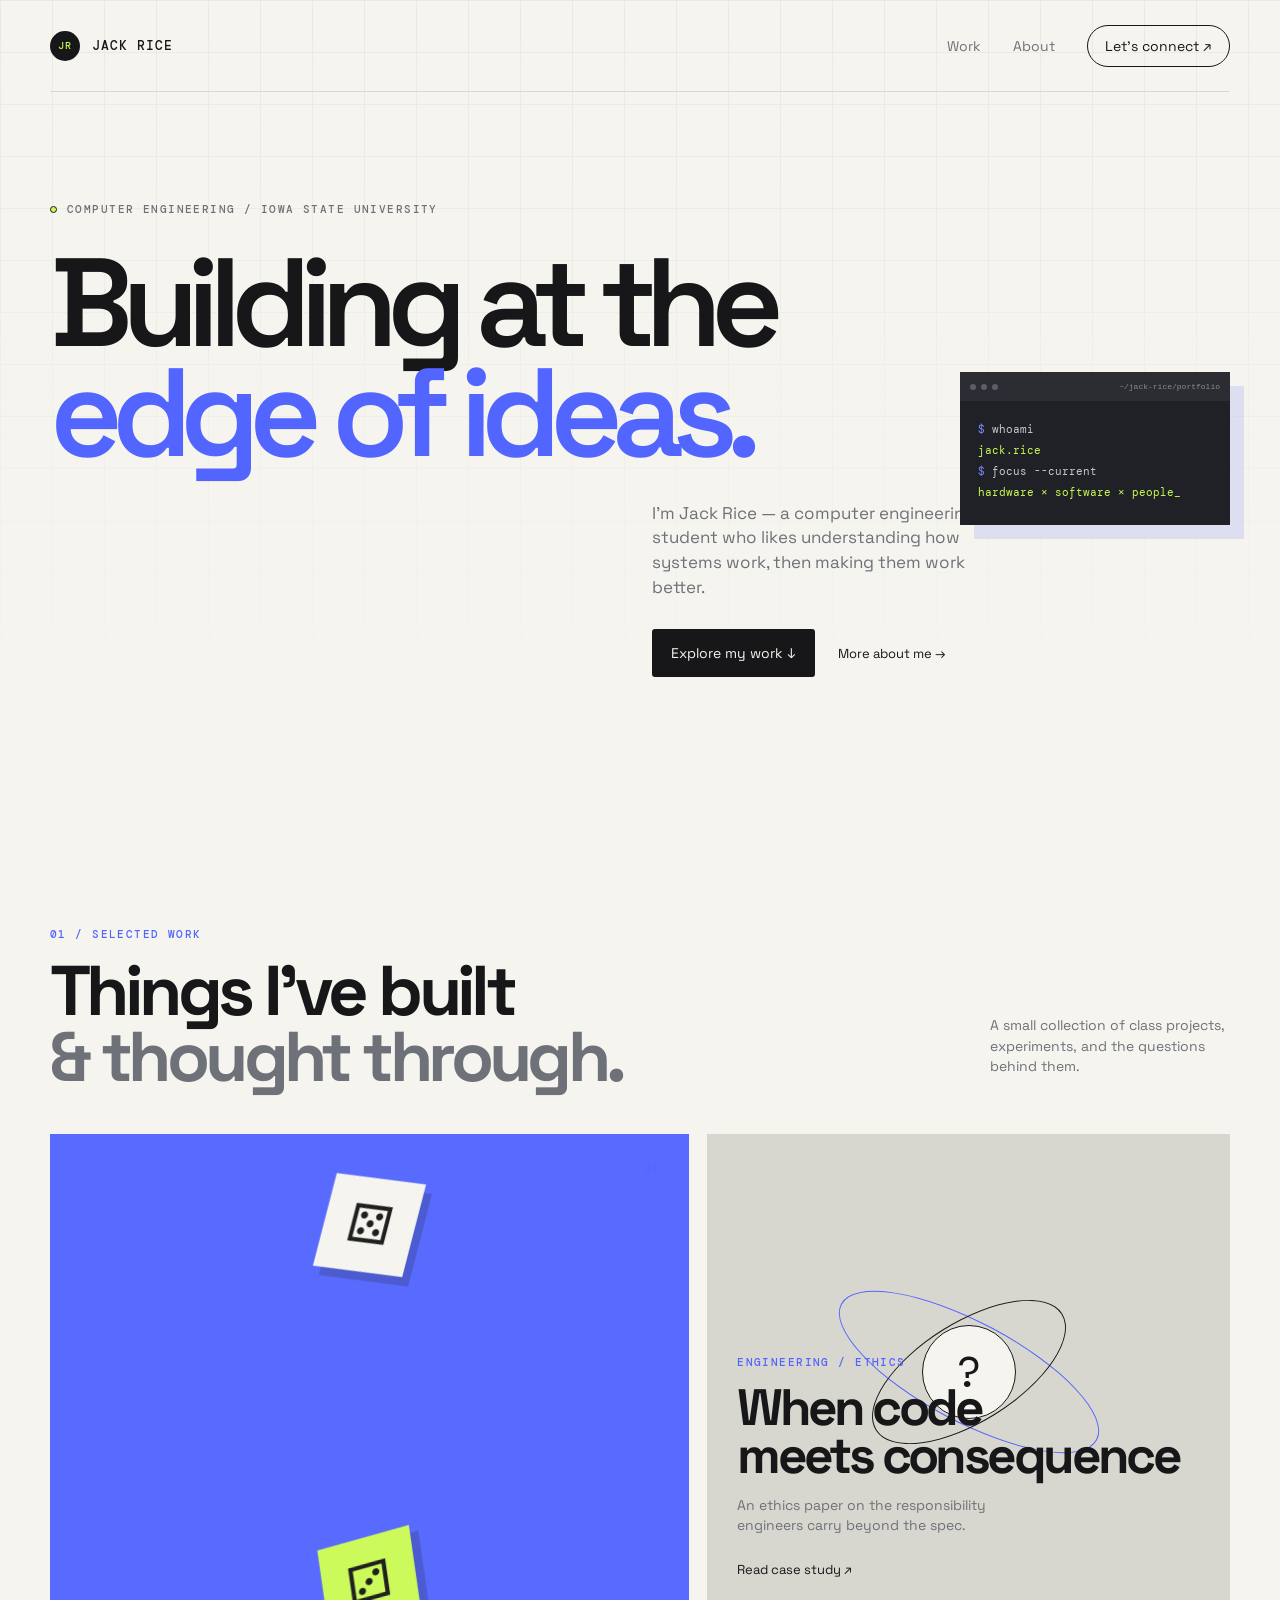
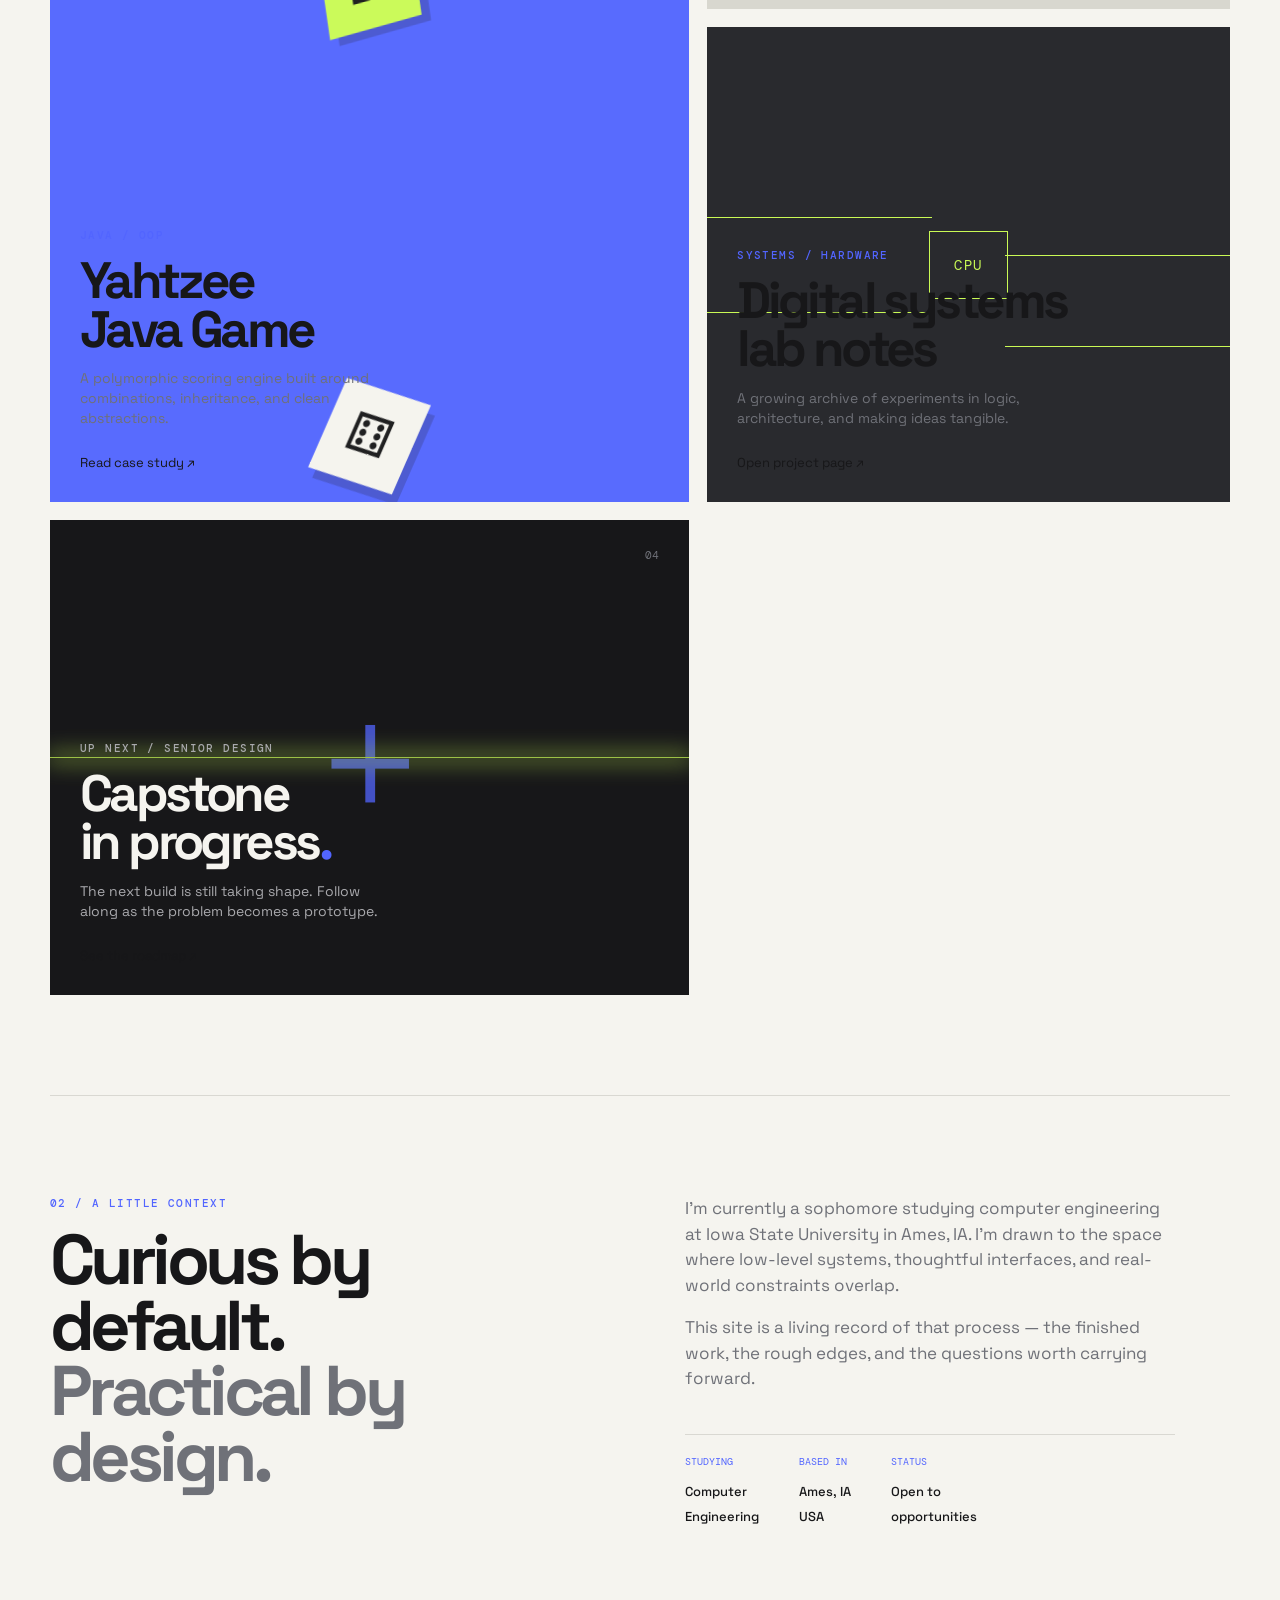
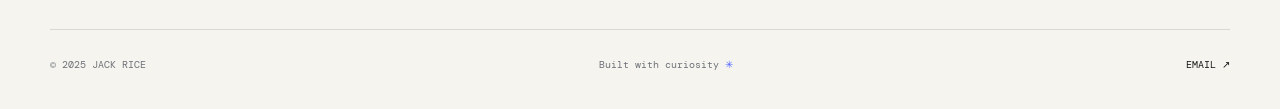
==== index.html @ d5c6e48e "Initial portfolio site upload" ====
<!doctype html><html lang="en"><head><meta charset="utf-8"><meta name="viewport" content="width=device-width,initial-scale=1"><meta name="description" content="Jack Rice — computer engineering portfolio"><title>Jack Rice / Computer Engineering</title><link rel="preconnect" href="https://fonts.googleapis.com"><link rel="preconnect" href="https://fonts.gstatic.com" crossorigin><link href="https://fonts.googleapis.com/css2?family=DM+Mono:wght@400;500&family=Space+Grotesk:wght@400;500;600;700&display=swap" rel="stylesheet"><link rel="stylesheet" href="styles.css"></head><body><div class="grid-bg"></div><nav class="nav shell"><a class="brand" href="index.html"><span class="brand-mark">JR</span>JACK RICE</a><div class="nav-links"><a href="#work">Work</a><a href="#about">About</a><a class="nav-cta" href="mailto:jack@example.com">Let's connect ↗</a></div></nav><main><section class="hero shell"><div class="eyebrow reveal"><span class="dot"></span> COMPUTER ENGINEERING / IOWA STATE UNIVERSITY</div><h1 class="reveal">Building at the<br><em>edge of ideas.</em></h1><p class="hero-copy reveal">I’m Jack Rice — a computer engineering student who likes understanding how systems work, then making them work better.</p><div class="hero-actions reveal"><a class="button button-primary" href="#work">Explore my work ↓</a><a class="text-link" href="#about">More about me →</a></div><div class="hero-console reveal"><div class="console-top"><span></span><span></span><span></span><code>~/jack-rice/portfolio</code></div><div class="console-body"><span class="prompt">$</span> whoami<br><strong>jack.rice</strong><br><span class="prompt">$</span> focus --current<br><strong>hardware × software × people</strong><span class="cursor">_</span></div></div></section><section id="work" class="work shell section-pad"><div class="section-head reveal"><div><p class="kicker">01 / SELECTED WORK</p><h2>Things I’ve built<br><span>&amp; thought through.</span></h2></div><p class="section-note">A small collection of class projects, experiments, and the questions behind them.</p></div><div class="project-grid"><a class="project-card project-wide reveal" href="project-yahtzee.html"><div class="card-number">01</div><div class="card-visual dice-visual"><span>⚄</span><span>⚂</span><span>⚅</span></div><div class="card-content"><p class="tag">JAVA / OOP</p><h3>Yahtzee<br>Java Game</h3><p>A polymorphic scoring engine built around combinations, inheritance, and clean abstractions.</p><span class="card-link">Read case study ↗</span></div></a><a class="project-card reveal" href="project-ethics.html"><div class="card-number">02</div><div class="card-visual ethics-visual"><span class="orbit orbit-a"></span><span class="orbit orbit-b"></span><span class="core">?</span></div><div class="card-content"><p class="tag">ENGINEERING / ETHICS</p><h3>When code<br>meets consequence</h3><p>An ethics paper on the responsibility engineers carry beyond the spec.</p><span class="card-link">Read case study ↗</span></div></a><a class="project-card reveal" href="project-systems.html"><div class="card-number">03</div><div class="card-visual circuit-visual"><span class="chip">CPU</span><i></i><i></i><i></i><i></i></div><div class="card-content"><p class="tag">SYSTEMS / HARDWARE</p><h3>Digital systems<br>lab notes</h3><p>A growing archive of experiments in logic, architecture, and making ideas tangible.</p><span class="card-link">Open project page ↗</span></div></a><a class="project-card project-capstone reveal" href="project-capstone.html"><div class="card-number">04</div><div class="card-visual capstone-visual"><span class="crosshair">＋</span><span class="scanline"></span></div><div class="card-content"><p class="tag accent-tag">UP NEXT / SENIOR DESIGN</p><h3>Capstone<br>in progress<span class="accent">.</span></h3><p>The next build is still taking shape. Follow along as the problem becomes a prototype.</p><span class="card-link">See the roadmap ↗</span></div></a></div></section><section id="about" class="about shell section-pad"><div class="about-grid"><div class="reveal"><p class="kicker">02 / A LITTLE CONTEXT</p><h2>Curious by default.<br><span>Practical by design.</span></h2></div><div class="about-copy reveal"><p>I’m currently a sophomore studying computer engineering at Iowa State University in Ames, IA. I’m drawn to the space where low-level systems, thoughtful interfaces, and real-world constraints overlap.</p><p>This site is a living record of that process — the finished work, the rough edges, and the questions worth carrying forward.</p><div class="facts"><div><small>STUDYING</small><strong>Computer<br>Engineering</strong></div><div><small>BASED IN</small><strong>Ames, IA<br>USA</strong></div><div><small>STATUS</small><strong>Open to<br>opportunities</strong></div></div></div></div></section></main><footer class="footer shell"><span>© 2025 JACK RICE</span><span>Built with curiosity <span class="accent">✳</span></span><a href="mailto:jack@example.com">EMAIL ↗</a></footer><script src="script.js"></script></body></html>
---- styles.css ----
:root{--ink:#171719;--muted:#6f7178;--paper:#f5f4ef;--line:#d9d8d2;--acid:#c9fa55;--blue:#5265ff;--mono:'DM Mono',monospace;--sans:'Space Grotesk',sans-serif}*{box-sizing:border-box}html{scroll-behavior:smooth}body{margin:0;background:var(--paper);color:var(--ink);font-family:var(--sans);overflow-x:hidden}.grid-bg{position:fixed;inset:0;pointer-events:none;opacity:.42;background-image:linear-gradient(var(--line) 1px,transparent 1px),linear-gradient(90deg,var(--line) 1px,transparent 1px);background-size:52px 52px;mask-image:linear-gradient(to bottom,black,transparent 80%);z-index:-1}.shell{width:min(1180px,calc(100% - 64px));margin:auto}.nav{height:92px;display:flex;align-items:center;justify-content:space-between;border-bottom:1px solid var(--line)}.brand,.nav a{color:var(--ink);text-decoration:none}.brand{display:flex;gap:12px;align-items:center;font:500 13px var(--mono);letter-spacing:.08em}.brand-mark{width:30px;height:30px;display:grid;place-items:center;background:var(--ink);color:var(--acid);font-size:10px;border-radius:50%}.nav-links{display:flex;align-items:center;gap:32px;font-size:14px}.nav-links>a:not(.nav-cta){color:var(--muted)}.nav-cta{border:1px solid var(--ink);border-radius:100px;padding:11px 17px}.hero{position:relative;padding:110px 0 150px}.eyebrow,.kicker,.tag{font:500 11px var(--mono);letter-spacing:.13em}.eyebrow{display:flex;align-items:center;gap:10px;color:var(--muted)}.dot{width:7px;height:7px;background:var(--acid);border:1px solid var(--ink);border-radius:50%}h1,h2,h3,p{margin-top:0}h1{font-size:clamp(64px,9.8vw,136px);line-height:.88;letter-spacing:-.09em;font-weight:600;margin:32px 0}.hero h1 em,.detail h1 em{font-style:normal;color:var(--blue)}.hero-copy{width:330px;margin-left:51%;font-size:17px;line-height:1.45;color:var(--muted)}.hero-actions{margin:30px 0 0 51%;display:flex;gap:23px;align-items:center}.button{display:inline-flex;gap:24px;align-items:center;padding:15px 19px;border-radius:3px;text-decoration:none;font-size:14px}.button-primary{background:var(--ink);color:var(--paper)}.text-link,.card-link{color:var(--ink);text-decoration:none;font-size:13px}.hero-console{position:absolute;right:0;top:280px;width:270px;background:#202126;color:#fff;box-shadow:14px 14px 0 rgba(82,101,255,.14);transform:rotate(3deg)}.console-top{height:29px;padding:8px 10px;display:flex;gap:5px;align-items:center;background:#2c2d33;color:#898b91;font-size:9px}.console-top span{width:6px;height:6px;border-radius:50%;background:#5c5d65}.console-top code{margin-left:auto;font-size:8px}.console-body{padding:18px 18px 22px;font:11px/1.9 var(--mono);color:#c7c9cd}.console-body strong{color:var(--acid);font-weight:400}.prompt{color:#7988ff}.cursor{color:var(--acid);animation:blink 1s infinite}.section-pad{padding:100px 0}.section-head{display:flex;justify-content:space-between;align-items:end;margin-bottom:44px}.kicker{color:var(--blue);margin-bottom:18px}.section-head h2,.about h2{font-size:clamp(42px,5.5vw,74px);letter-spacing:-.065em;line-height:.93;margin:0}.section-head h2 span,.about h2 span{color:var(--muted)}.section-note{width:240px;color:var(--muted);line-height:1.45;font-size:14px}.project-grid{display:grid;grid-template-columns:1.1fr .9fr;gap:18px}.project-card{position:relative;min-height:475px;padding:30px;overflow:hidden;background:#e9e8e1;text-decoration:none;color:var(--ink);transition:transform .35s,box-shadow .35s}.project-card:hover{transform:translateY(-8px);box-shadow:0 20px 35px rgba(23,23,25,.12)}.project-wide{grid-row:span 2}.project-capstone{background:var(--ink);color:var(--paper)}.card-number{position:absolute;top:28px;right:30px;font:11px var(--mono);color:var(--muted)}.card-content{position:absolute;left:30px;bottom:30px;z-index:2}.tag{color:var(--blue);margin-bottom:15px}.accent-tag{color:var(--acid)}.card-content h3{font-size:clamp(31px,4vw,53px);line-height:.95;letter-spacing:-.07em;margin-bottom:15px}.card-content p:not(.tag){max-width:310px;color:var(--muted);line-height:1.4;font-size:14px;margin-bottom:23px}.project-capstone .card-content p{color:#a9a9ad}.card-visual{position:absolute;inset:0;display:grid;place-items:center;z-index:1}.dice-visual{background:var(--blue);gap:16px;transform:skewY(-8deg) scale(1.2);opacity:.96}.dice-visual span{background:var(--paper);color:var(--ink);width:77px;height:77px;display:grid;place-items:center;font-size:43px;box-shadow:7px 7px 0 rgba(23,23,25,.2);transform:rotate(15deg)}.dice-visual span:nth-child(2){transform:translateY(-30px) rotate(-8deg);background:var(--acid)}.dice-visual span:nth-child(3){transform:translateY(20px) rotate(25deg)}.ethics-visual{background:#d8d7cf}.core{z-index:2;width:94px;height:94px;border:1px solid var(--ink);border-radius:50%;display:grid;place-items:center;font:44px var(--mono);background:var(--paper)}.orbit{position:absolute;border:1px solid var(--blue);width:290px;height:100px;border-radius:50%;transform:rotate(28deg)}.orbit-b{transform:rotate(-32deg);border-color:var(--ink);width:220px}.circuit-visual{background:#292a2e}.chip{color:var(--acid);border:1px solid var(--acid);padding:24px;font:14px var(--mono);letter-spacing:.12em}.circuit-visual i{position:absolute;height:1px;background:var(--acid);width:43%;left:0}.circuit-visual i:nth-child(2){top:40%}.circuit-visual i:nth-child(3){top:48%;left:auto;right:0}.circuit-visual i:nth-child(4){top:60%}.circuit-visual i:nth-child(5){top:67%;left:auto;right:0}.capstone-visual{opacity:.75}.crosshair{font-size:150px;font-weight:200;color:var(--blue)}.scanline{position:absolute;width:100%;height:1px;background:var(--acid);box-shadow:0 0 22px 3px var(--acid);animation:scan 4s ease-in-out infinite}.about{border-top:1px solid var(--line)}.about-grid{display:grid;grid-template-columns:1fr 1fr;gap:90px}.about-copy{max-width:490px;color:var(--muted);font-size:17px;line-height:1.5}.facts{display:flex;gap:40px;border-top:1px solid var(--line);margin-top:42px;padding-top:20px}.facts small{display:block;font:10px var(--mono);color:var(--blue);margin-bottom:10px}.facts strong{font-weight:500;color:var(--ink);font-size:13px;line-height:1.25}.footer{padding:28px 0 38px;border-top:1px solid var(--line);display:flex;justify-content:space-between;color:var(--muted);font:10px var(--mono)}.footer a{color:var(--ink);text-decoration:none}.accent{color:var(--blue)}.reveal{opacity:0;transform:translateY(24px);transition:opacity .75s ease,transform .75s ease}.reveal.visible{opacity:1;transform:none}@keyframes blink{50%{opacity:0}}@keyframes scan{0%,100%{top:25%}50%{top:75%}}@media(max-width:800px){.shell{width:min(100% - 36px,600px)}.nav{height:74px}.nav-links{gap:14px}.nav-links>a:not(.nav-cta){display:none}.hero{padding:80px 0 90px}.hero-copy,.hero-actions{margin-left:0}.hero-console{position:relative;top:auto;right:auto;margin:65px 0 0 auto}.section-pad{padding:75px 0}.section-head{display:block}.section-note{margin-top:25px}.project-grid{display:block}.project-card{min-height:430px;margin-bottom:14px}.project-wide{min-height:470px}.about-grid{display:block}.about-copy{margin-top:40px}.facts{gap:20px}.footer{font-size:9px}}
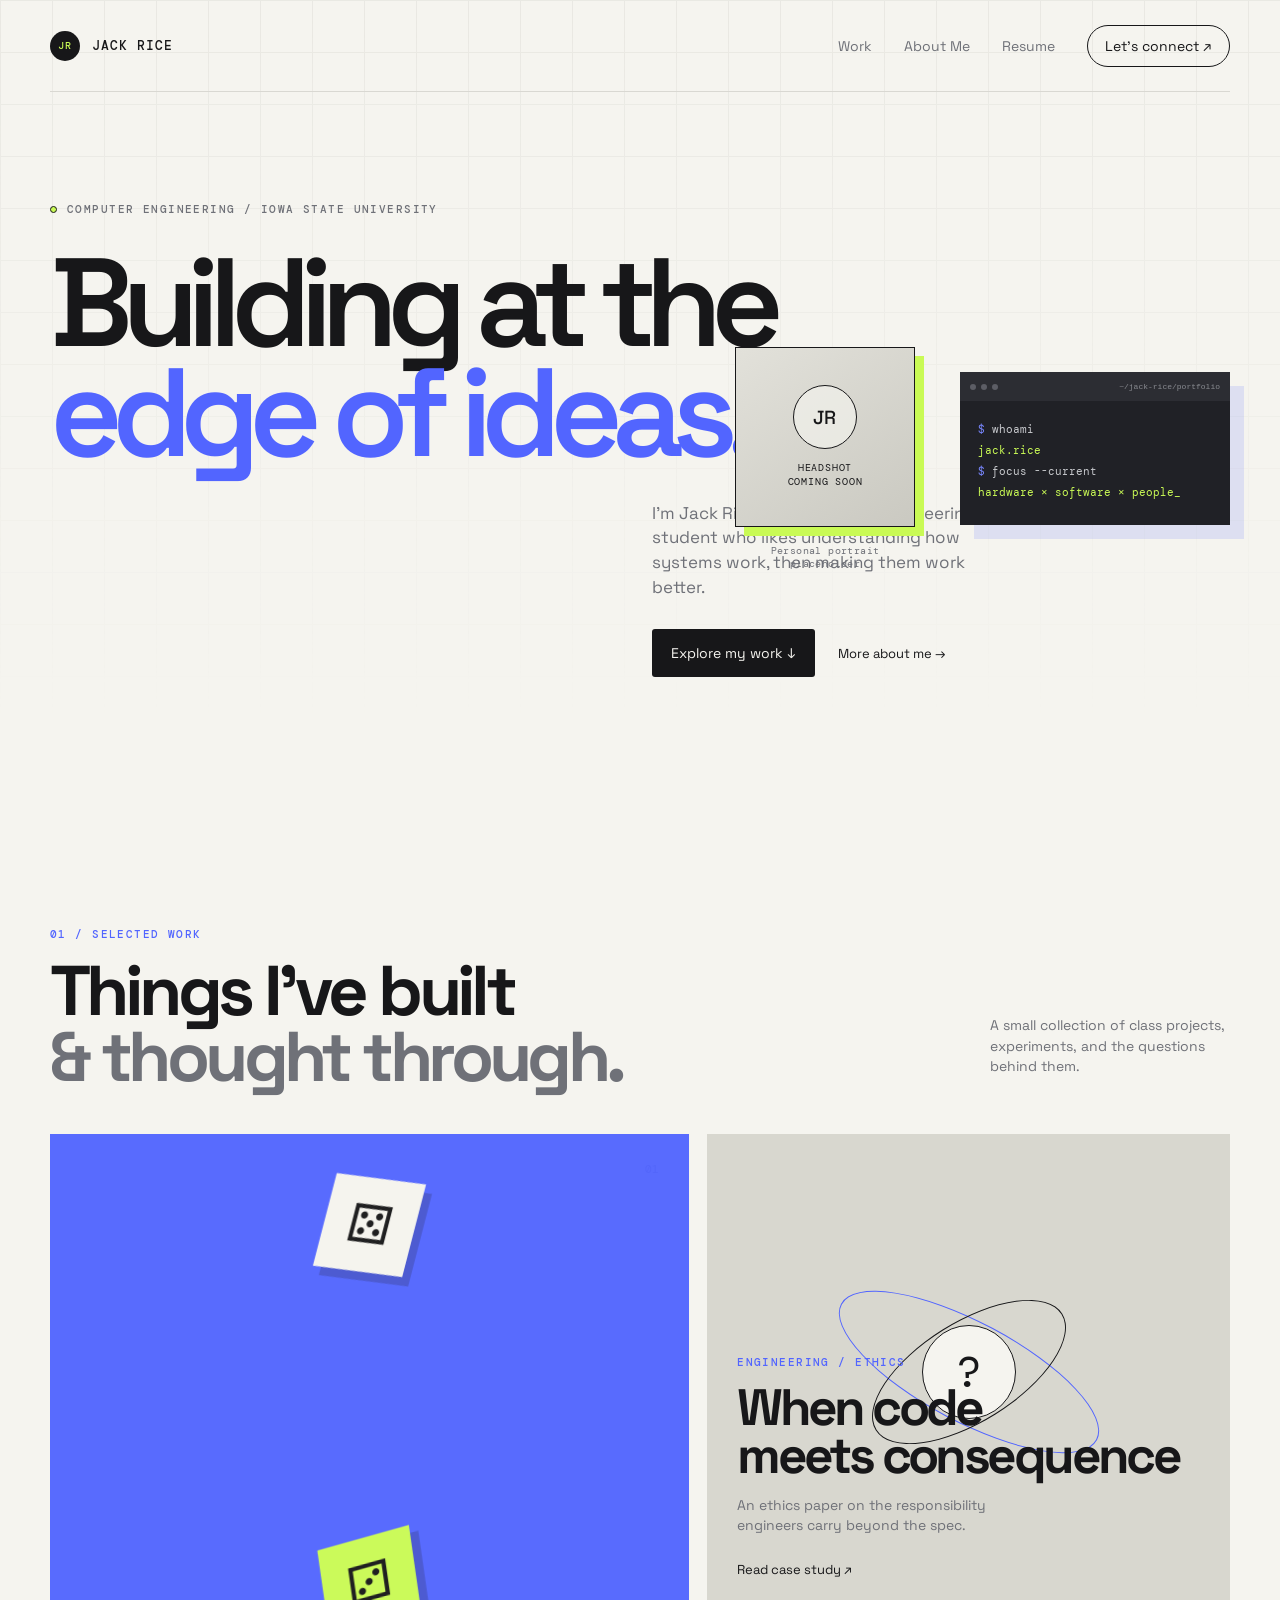
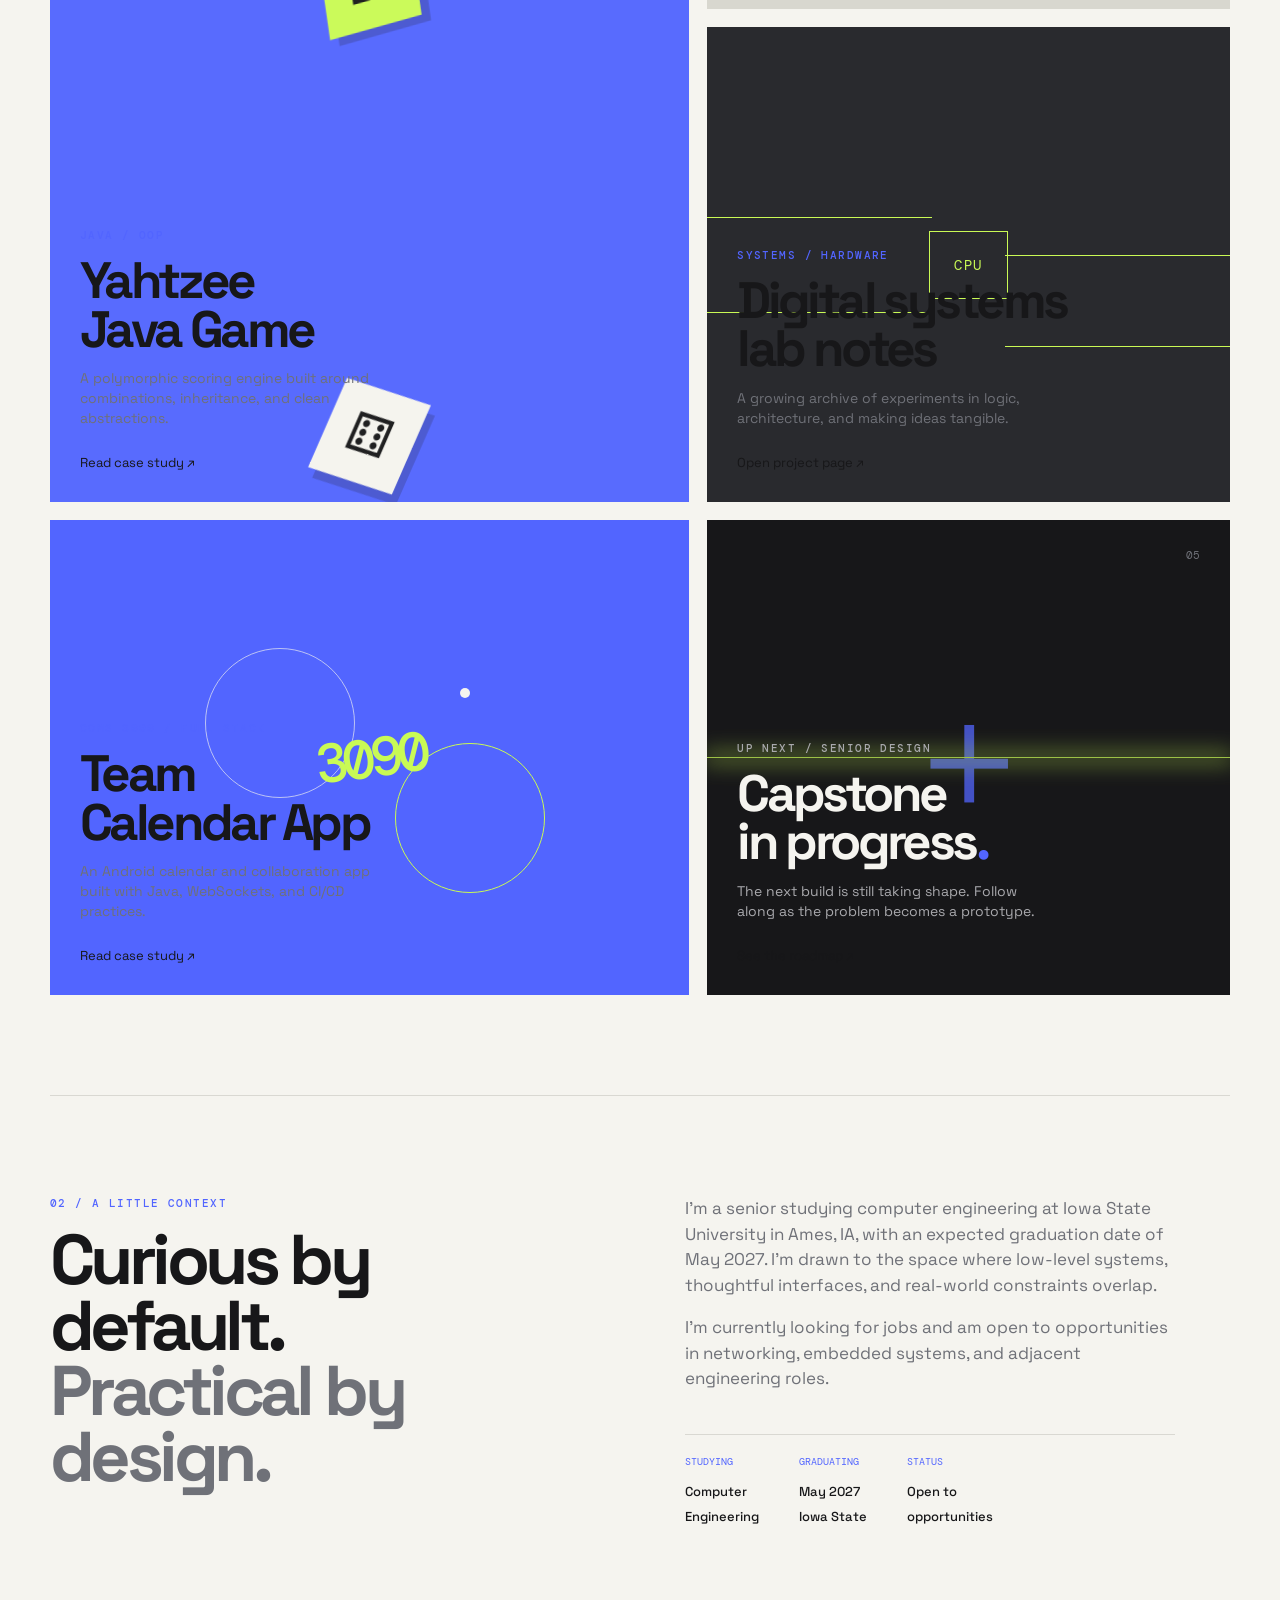
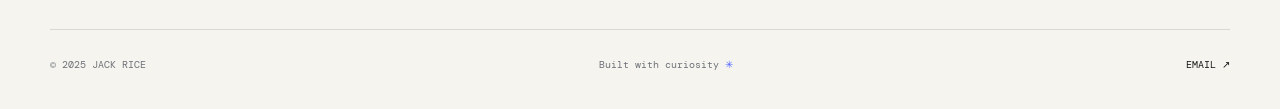
==== commit 9c6fb8b9: "Add About, Resume, and COMS 3090 project pages" ====
--- a/index.html
+++ b/index.html
@@ -1 +1,11 @@
-<!doctype html><html lang="en"><head><meta charset="utf-8"><meta name="viewport" content="width=device-width,initial-scale=1"><meta name="description" content="Jack Rice — computer engineering portfolio"><title>Jack Rice / Computer Engineering</title><link rel="preconnect" href="https://fonts.googleapis.com"><link rel="preconnect" href="https://fonts.gstatic.com" crossorigin><link href="https://fonts.googleapis.com/css2?family=DM+Mono:wght@400;500&family=Space+Grotesk:wght@400;500;600;700&display=swap" rel="stylesheet"><link rel="stylesheet" href="styles.css"></head><body><div class="grid-bg"></div><nav class="nav shell"><a class="brand" href="index.html"><span class="brand-mark">JR</span>JACK RICE</a><div class="nav-links"><a href="#work">Work</a><a href="#about">About</a><a class="nav-cta" href="mailto:jack@example.com">Let's connect ↗</a></div></nav><main><section class="hero shell"><div class="eyebrow reveal"><span class="dot"></span> COMPUTER ENGINEERING / IOWA STATE UNIVERSITY</div><h1 class="reveal">Building at the<br><em>edge of ideas.</em></h1><p class="hero-copy reveal">I’m Jack Rice — a computer engineering student who likes understanding how systems work, then making them work better.</p><div class="hero-actions reveal"><a class="button button-primary" href="#work">Explore my work ↓</a><a class="text-link" href="#about">More about me →</a></div><div class="hero-console reveal"><div class="console-top"><span></span><span></span><span></span><code>~/jack-rice/portfolio</code></div><div class="console-body"><span class="prompt">$</span> whoami<br><strong>jack.rice</strong><br><span class="prompt">$</span> focus --current<br><strong>hardware × software × people</strong><span class="cursor">_</span></div></div></section><section id="work" class="work shell section-pad"><div class="section-head reveal"><div><p class="kicker">01 / SELECTED WORK</p><h2>Things I’ve built<br><span>&amp; thought through.</span></h2></div><p class="section-note">A small collection of class projects, experiments, and the questions behind them.</p></div><div class="project-grid"><a class="project-card project-wide reveal" href="project-yahtzee.html"><div class="card-number">01</div><div class="card-visual dice-visual"><span>⚄</span><span>⚂</span><span>⚅</span></div><div class="card-content"><p class="tag">JAVA / OOP</p><h3>Yahtzee<br>Java Game</h3><p>A polymorphic scoring engine built around combinations, inheritance, and clean abstractions.</p><span class="card-link">Read case study ↗</span></div></a><a class="project-card reveal" href="project-ethics.html"><div class="card-number">02</div><div class="card-visual ethics-visual"><span class="orbit orbit-a"></span><span class="orbit orbit-b"></span><span class="core">?</span></div><div class="card-content"><p class="tag">ENGINEERING / ETHICS</p><h3>When code<br>meets consequence</h3><p>An ethics paper on the responsibility engineers carry beyond the spec.</p><span class="card-link">Read case study ↗</span></div></a><a class="project-card reveal" href="project-systems.html"><div class="card-number">03</div><div class="card-visual circuit-visual"><span class="chip">CPU</span><i></i><i></i><i></i><i></i></div><div class="card-content"><p class="tag">SYSTEMS / HARDWARE</p><h3>Digital systems<br>lab notes</h3><p>A growing archive of experiments in logic, architecture, and making ideas tangible.</p><span class="card-link">Open project page ↗</span></div></a><a class="project-card project-capstone reveal" href="project-capstone.html"><div class="card-number">04</div><div class="card-visual capstone-visual"><span class="crosshair">＋</span><span class="scanline"></span></div><div class="card-content"><p class="tag accent-tag">UP NEXT / SENIOR DESIGN</p><h3>Capstone<br>in progress<span class="accent">.</span></h3><p>The next build is still taking shape. Follow along as the problem becomes a prototype.</p><span class="card-link">See the roadmap ↗</span></div></a></div></section><section id="about" class="about shell section-pad"><div class="about-grid"><div class="reveal"><p class="kicker">02 / A LITTLE CONTEXT</p><h2>Curious by default.<br><span>Practical by design.</span></h2></div><div class="about-copy reveal"><p>I’m currently a sophomore studying computer engineering at Iowa State University in Ames, IA. I’m drawn to the space where low-level systems, thoughtful interfaces, and real-world constraints overlap.</p><p>This site is a living record of that process — the finished work, the rough edges, and the questions worth carrying forward.</p><div class="facts"><div><small>STUDYING</small><strong>Computer<br>Engineering</strong></div><div><small>BASED IN</small><strong>Ames, IA<br>USA</strong></div><div><small>STATUS</small><strong>Open to<br>opportunities</strong></div></div></div></div></section></main><footer class="footer shell"><span>© 2025 JACK RICE</span><span>Built with curiosity <span class="accent">✳</span></span><a href="mailto:jack@example.com">EMAIL ↗</a></footer><script src="script.js"></script></body></html>
+<!doctype html>
+<html lang="en">
+<head>
+  <meta charset="utf-8"><meta name="viewport" content="width=device-width,initial-scale=1">
+  <meta name="description" content="Jack Rice — computer engineering portfolio"><title>Jack Rice / Computer Engineering</title>
+  <link rel="preconnect" href="https://fonts.googleapis.com"><link rel="preconnect" href="https://fonts.gstatic.com" crossorigin><link href="https://fonts.googleapis.com/css2?family=DM+Mono:wght@400;500&family=Space+Grotesk:wght@400;500;600;700&display=swap" rel="stylesheet"><link rel="stylesheet" href="styles.css"><link rel="stylesheet" href="site-pages.css">
+</head>
+<body><div class="grid-bg"></div><nav class="nav shell"><a class="brand" href="index.html"><span class="brand-mark">JR</span>JACK RICE</a><div class="nav-links"><a href="#work">Work</a><a href="about.html">About Me</a><a href="resume.html">Resume</a><a class="nav-cta" href="mailto:jack@example.com">Let's connect ↗</a></div></nav>
+<main><section class="hero shell"><div class="eyebrow reveal"><span class="dot"></span> COMPUTER ENGINEERING / IOWA STATE UNIVERSITY</div><h1 class="reveal">Building at the<br><em>edge of ideas.</em></h1><p class="hero-copy reveal">I’m Jack Rice — a computer engineering student who likes understanding how systems work, then making them work better.</p><div class="hero-actions reveal"><a class="button button-primary" href="#work">Explore my work ↓</a><a class="text-link" href="about.html">More about me →</a></div><div class="hero-profile-placeholder reveal"><div class="profile-placeholder"><span class="placeholder-icon">JR</span><span>HEADSHOT<br>COMING SOON</span></div><p>Personal portrait placeholder</p></div><div class="hero-console reveal"><div class="console-top"><span></span><span></span><span></span><code>~/jack-rice/portfolio</code></div><div class="console-body"><span class="prompt">$</span> whoami<br><strong>jack.rice</strong><br><span class="prompt">$</span> focus --current<br><strong>hardware × software × people</strong><span class="cursor">_</span></div></div></section>
+<section id="work" class="work shell section-pad"><div class="section-head reveal"><div><p class="kicker">01 / SELECTED WORK</p><h2>Things I’ve built<br><span>&amp; thought through.</span></h2></div><p class="section-note">A small collection of class projects, experiments, and the questions behind them.</p></div><div class="project-grid"><a class="project-card project-wide reveal" href="project-yahtzee.html"><div class="card-number">01</div><div class="card-visual dice-visual"><span>⚄</span><span>⚂</span><span>⚅</span></div><div class="card-content"><p class="tag">JAVA / OOP</p><h3>Yahtzee<br>Java Game</h3><p>A polymorphic scoring engine built around combinations, inheritance, and clean abstractions.</p><span class="card-link">Read case study ↗</span></div></a><a class="project-card reveal" href="project-ethics.html"><div class="card-number">02</div><div class="card-visual ethics-visual"><span class="orbit orbit-a"></span><span class="orbit orbit-b"></span><span class="core">?</span></div><div class="card-content"><p class="tag">ENGINEERING / ETHICS</p><h3>When code<br>meets consequence</h3><p>An ethics paper on the responsibility engineers carry beyond the spec.</p><span class="card-link">Read case study ↗</span></div></a><a class="project-card reveal" href="project-systems.html"><div class="card-number">03</div><div class="card-visual circuit-visual"><span class="chip">CPU</span><i></i><i></i><i></i><i></i></div><div class="card-content"><p class="tag">SYSTEMS / HARDWARE</p><h3>Digital systems<br>lab notes</h3><p>A growing archive of experiments in logic, architecture, and making ideas tangible.</p><span class="card-link">Open project page ↗</span></div></a><a class="project-card reveal coms-card" href="project-coms3090.html"><div class="card-number">04</div><div class="card-visual coms-visual"><span class="coms-mark">3090</span><span class="coms-node node-a"></span><span class="coms-node node-b"></span><span class="coms-node node-c"></span></div><div class="card-content"><p class="tag">COMS 3090 / FULL STACK</p><h3>Team<br>Calendar App</h3><p>An Android calendar and collaboration app built with Java, WebSockets, and CI/CD practices.</p><span class="card-link">Read case study ↗</span></div></a><a class="project-card project-capstone reveal" href="project-capstone.html"><div class="card-number">05</div><div class="card-visual capstone-visual"><span class="crosshair">＋</span><span class="scanline"></span></div><div class="card-content"><p class="tag accent-tag">UP NEXT / SENIOR DESIGN</p><h3>Capstone<br>in progress<span class="accent">.</span></h3><p>The next build is still taking shape. Follow along as the problem becomes a prototype.</p><span class="card-link">See the roadmap ↗</span></div></a></div></section>
+<section id="about" class="about shell section-pad"><div class="about-grid"><div class="reveal"><p class="kicker">02 / A LITTLE CONTEXT</p><h2>Curious by default.<br><span>Practical by design.</span></h2></div><div class="about-copy reveal"><p>I’m a senior studying computer engineering at Iowa State University in Ames, IA, with an expected graduation date of May 2027. I’m drawn to the space where low-level systems, thoughtful interfaces, and real-world constraints overlap.</p><p>I’m currently looking for jobs and am open to opportunities in networking, embedded systems, and adjacent engineering roles.</p><div class="facts"><div><small>STUDYING</small><strong>Computer<br>Engineering</strong></div><div><small>GRADUATING</small><strong>May 2027<br>Iowa State</strong></div><div><small>STATUS</small><strong>Open to<br>opportunities</strong></div></div></div></div></section></main><footer class="footer shell"><span>© 2025 JACK RICE</span><span>Built with curiosity <span class="accent">✳</span></span><a href="mailto:jack@example.com">EMAIL ↗</a></footer><script src="script.js"></script></body></html>
--- a/site-pages.css
+++ b/site-pages.css
@@ -0,0 +1,9 @@
+.hero-profile-placeholder{position:absolute;right:315px;top:255px;width:180px;text-align:center;transform:rotate(-4deg)}
+.profile-placeholder{aspect-ratio:1;border:1px solid var(--ink);background:linear-gradient(145deg,#e2e1da,#cac9c1);display:grid;place-items:center;align-content:center;gap:12px;box-shadow:9px 9px 0 var(--acid);color:var(--ink);font:10px/1.4 var(--mono);letter-spacing:.08em}
+.placeholder-icon{width:64px;height:64px;border:1px solid var(--ink);border-radius:50%;display:grid;place-items:center;font:500 19px var(--sans);background:rgba(245,244,239,.65)}
+.hero-profile-placeholder p{margin:17px 0 0;color:var(--muted);font:10px var(--mono);letter-spacing:.04em}
+.detail{padding:100px 0}.detail h1,.page-intro h1{font-size:clamp(60px,9vw,120px);line-height:.88;letter-spacing:-.09em;margin:25px 0}.lede{max-width:440px;color:var(--muted);font-size:19px;line-height:1.45}.detail-hero{height:300px;margin:65px 0;position:relative;display:grid;place-items:center;overflow:hidden}.detail-grid{display:grid;grid-template-columns:1.4fr .6fr;gap:100px;max-width:850px}.detail-grid h2{font-size:32px;letter-spacing:-.05em;margin:0 0 12px}.detail-grid p{color:var(--muted);line-height:1.55;margin-bottom:42px}.detail-aside{border-top:1px solid var(--line);padding-top:17px}.detail-aside ul{padding:0;list-style:none;color:var(--muted);line-height:2;font-size:14px}
+.page-intro{padding:100px 0 65px}.page-intro .lede{max-width:500px}.about-page-grid{display:grid;grid-template-columns:280px 1fr;gap:100px;padding-bottom:80px}.about-headshot .profile-placeholder{box-shadow:12px 12px 0 var(--blue)}.about-headshot p{font:10px var(--mono);color:var(--muted);margin-top:18px}.about-details{max-width:650px}.about-details h2{font-size:36px;letter-spacing:-.06em;margin:0 0 18px}.about-details>p{font-size:17px;line-height:1.55;color:var(--muted)}.info-blocks{display:grid;grid-template-columns:1fr 1fr;gap:35px;margin-top:50px}.info-block{border-top:1px solid var(--line);padding-top:17px}.info-block h3{font:11px var(--mono);letter-spacing:.1em;color:var(--blue);margin-bottom:18px}.info-block p,.skill-list{color:var(--muted);line-height:1.75;font-size:14px;margin:0}.skill-list{list-style:none;padding:0}.resume-prompt{border-top:1px solid var(--line);padding:32px 0 10px;display:flex;justify-content:space-between;align-items:center}.resume-prompt p{margin:0;color:var(--muted);font-size:15px}
+.resume-page{padding-bottom:100px}.resume-sheet{background:#fff;border:1px solid var(--line);padding:48px;max-width:900px}.resume-sheet header{display:flex;justify-content:space-between;gap:30px;border-bottom:1px solid var(--ink);padding-bottom:24px;margin-bottom:35px}.resume-sheet h2{font-size:38px;letter-spacing:-.06em;margin:0 0 8px}.resume-sheet header p{color:var(--muted);margin:0;font-size:14px}.resume-contact{text-align:right;font:11px/1.8 var(--mono);color:var(--muted)}.resume-section{margin:30px 0}.resume-section h3{font:11px var(--mono);letter-spacing:.12em;color:var(--blue);border-bottom:1px solid var(--line);padding-bottom:9px}.resume-section h4{margin:15px 0 5px;font-size:16px}.resume-section p{color:var(--muted);font-size:14px;line-height:1.5;margin:0}.resume-skills{display:grid;grid-template-columns:repeat(3,1fr);gap:10px;color:var(--muted);font-size:14px}
+@media(max-width:800px){.hero-profile-placeholder{position:relative;right:auto;top:auto;margin:55px 0 0 12px;width:155px}.detail{padding:70px 0}.detail-hero{height:240px;margin:45px 0}.detail-grid,.about-page-grid{display:block}.detail-aside{margin-top:45px}.about-details{margin-top:40px}.info-blocks{grid-template-columns:1fr}.resume-sheet{padding:28px}.resume-sheet header{display:block}.resume-contact{text-align:left;margin-top:20px}.resume-skills{grid-template-columns:1fr 1fr}.resume-prompt{display:block}.resume-prompt .button{margin-top:20px}}
+.coms-visual{background:var(--blue);overflow:hidden}.coms-mark{font:500 55px var(--mono);color:var(--acid);letter-spacing:-.1em;z-index:2;transform:rotate(-8deg)}.coms-node{position:absolute;width:150px;height:150px;border:1px solid rgba(245,244,239,.65);border-radius:50%}.node-a{transform:translate(-90px,-35px)}.node-b{transform:translate(100px,60px);border-color:var(--acid)}.node-c{width:10px;height:10px;background:var(--paper);border:0;transform:translate(95px,-65px)}.team-photo-wrap{margin:65px 0;position:relative}.team-photo-wrap img{display:block;width:100%;max-height:600px;object-fit:cover;object-position:center 45%;filter:saturate(.85);box-shadow:14px 14px 0 var(--acid)}.team-photo-wrap p{margin:18px 0 0;font:10px var(--mono);color:var(--muted);letter-spacing:.04em}.coms-detail .detail-grid{margin-top:70px}.detail-aside strong{color:var(--ink);font-weight:500}.video-section{border-top:1px solid var(--line);margin-top:90px;padding-top:85px}.video-frame{position:relative;width:100%;aspect-ratio:16/9;background:#202126;box-shadow:14px 14px 0 rgba(82,101,255,.16)}.video-frame iframe{position:absolute;inset:0;width:100%;height:100%;border:0}@media(max-width:800px){.team-photo-wrap{margin:45px 0}.team-photo-wrap img{box-shadow:8px 8px 0 var(--acid)}.video-section{margin-top:65px;padding-top:60px}.video-frame{box-shadow:8px 8px 0 rgba(82,101,255,.16)}}
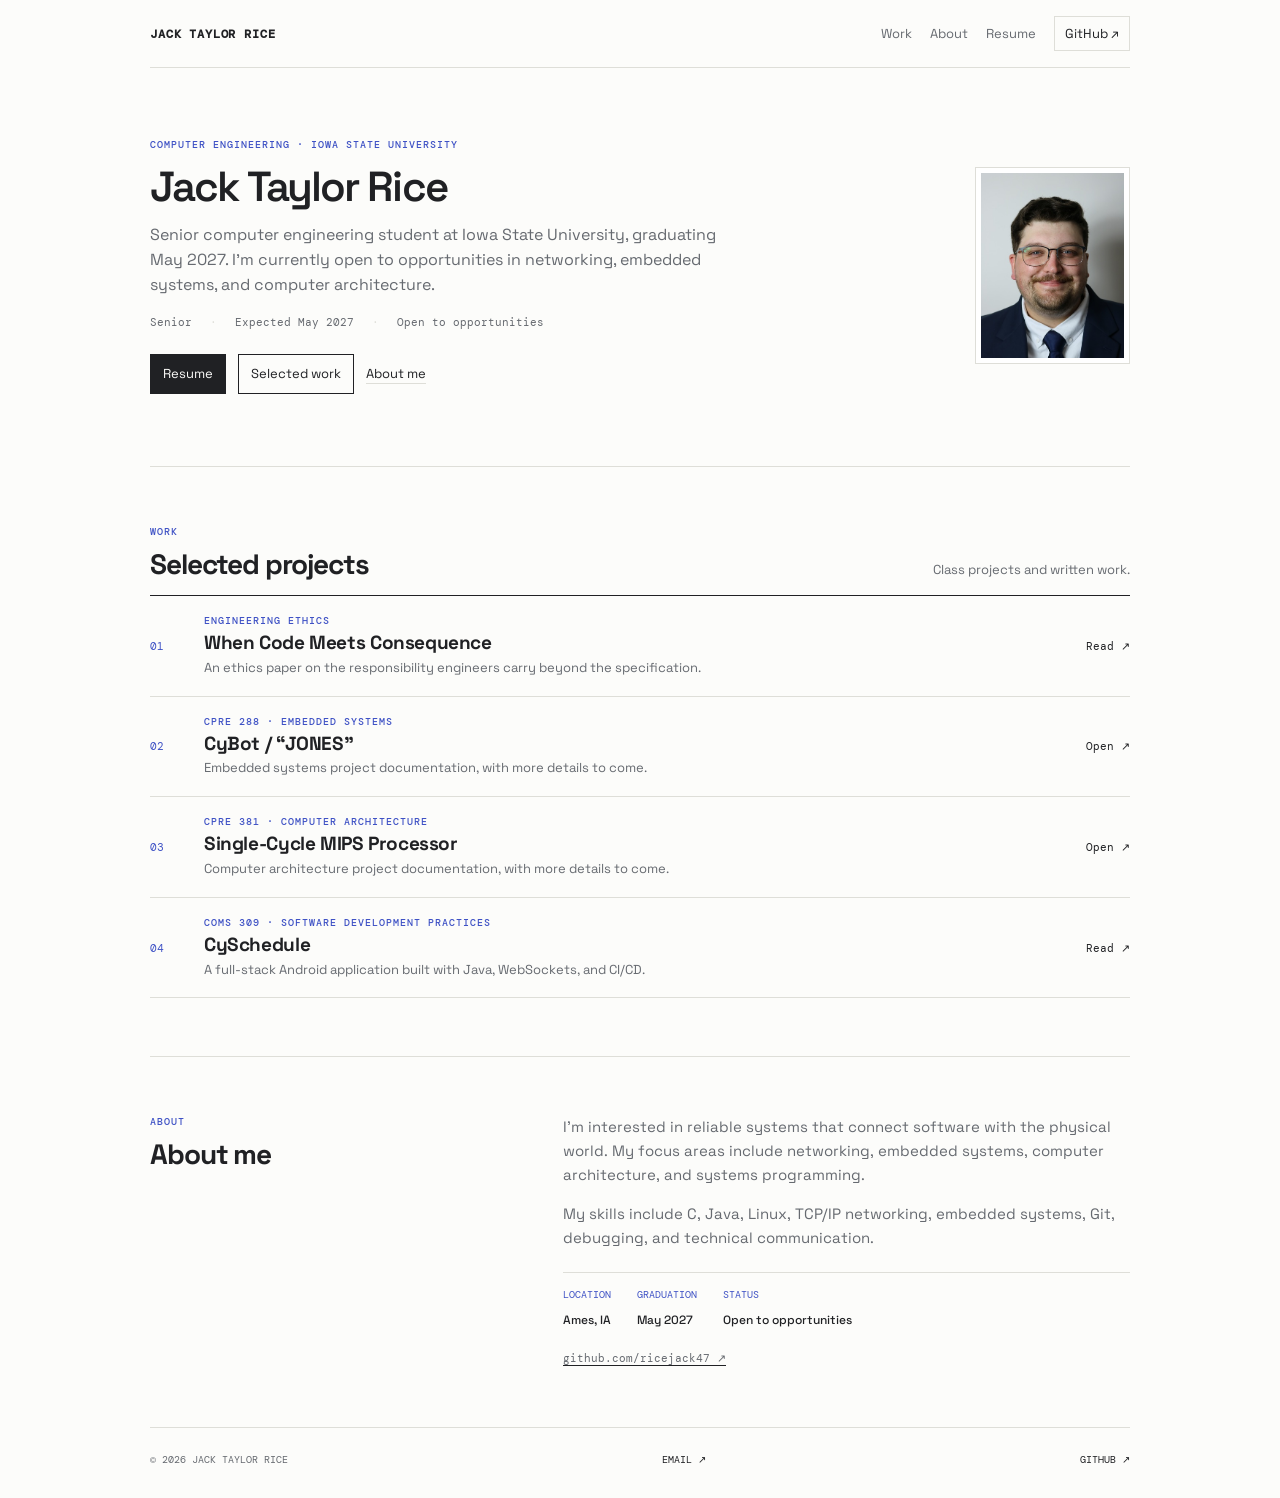
==== commit 2d0b5761: ""clarified 3 projects plus ethics paper, updated website design."" ====
--- a/index.html
+++ b/index.html
@@ -1,11 +1 @@
-<!doctype html>
-<html lang="en">
-<head>
-  <meta charset="utf-8"><meta name="viewport" content="width=device-width,initial-scale=1">
-  <meta name="description" content="Jack Rice — computer engineering portfolio"><title>Jack Rice / Computer Engineering</title>
-  <link rel="preconnect" href="https://fonts.googleapis.com"><link rel="preconnect" href="https://fonts.gstatic.com" crossorigin><link href="https://fonts.googleapis.com/css2?family=DM+Mono:wght@400;500&family=Space+Grotesk:wght@400;500;600;700&display=swap" rel="stylesheet"><link rel="stylesheet" href="styles.css"><link rel="stylesheet" href="site-pages.css">
-</head>
-<body><div class="grid-bg"></div><nav class="nav shell"><a class="brand" href="index.html"><span class="brand-mark">JR</span>JACK RICE</a><div class="nav-links"><a href="#work">Work</a><a href="about.html">About Me</a><a href="resume.html">Resume</a><a class="nav-cta" href="mailto:jack@example.com">Let's connect ↗</a></div></nav>
-<main><section class="hero shell"><div class="eyebrow reveal"><span class="dot"></span> COMPUTER ENGINEERING / IOWA STATE UNIVERSITY</div><h1 class="reveal">Building at the<br><em>edge of ideas.</em></h1><p class="hero-copy reveal">I’m Jack Rice — a computer engineering student who likes understanding how systems work, then making them work better.</p><div class="hero-actions reveal"><a class="button button-primary" href="#work">Explore my work ↓</a><a class="text-link" href="about.html">More about me →</a></div><div class="hero-profile-placeholder reveal"><div class="profile-placeholder"><span class="placeholder-icon">JR</span><span>HEADSHOT<br>COMING SOON</span></div><p>Personal portrait placeholder</p></div><div class="hero-console reveal"><div class="console-top"><span></span><span></span><span></span><code>~/jack-rice/portfolio</code></div><div class="console-body"><span class="prompt">$</span> whoami<br><strong>jack.rice</strong><br><span class="prompt">$</span> focus --current<br><strong>hardware × software × people</strong><span class="cursor">_</span></div></div></section>
-<section id="work" class="work shell section-pad"><div class="section-head reveal"><div><p class="kicker">01 / SELECTED WORK</p><h2>Things I’ve built<br><span>&amp; thought through.</span></h2></div><p class="section-note">A small collection of class projects, experiments, and the questions behind them.</p></div><div class="project-grid"><a class="project-card project-wide reveal" href="project-yahtzee.html"><div class="card-number">01</div><div class="card-visual dice-visual"><span>⚄</span><span>⚂</span><span>⚅</span></div><div class="card-content"><p class="tag">JAVA / OOP</p><h3>Yahtzee<br>Java Game</h3><p>A polymorphic scoring engine built around combinations, inheritance, and clean abstractions.</p><span class="card-link">Read case study ↗</span></div></a><a class="project-card reveal" href="project-ethics.html"><div class="card-number">02</div><div class="card-visual ethics-visual"><span class="orbit orbit-a"></span><span class="orbit orbit-b"></span><span class="core">?</span></div><div class="card-content"><p class="tag">ENGINEERING / ETHICS</p><h3>When code<br>meets consequence</h3><p>An ethics paper on the responsibility engineers carry beyond the spec.</p><span class="card-link">Read case study ↗</span></div></a><a class="project-card reveal" href="project-systems.html"><div class="card-number">03</div><div class="card-visual circuit-visual"><span class="chip">CPU</span><i></i><i></i><i></i><i></i></div><div class="card-content"><p class="tag">SYSTEMS / HARDWARE</p><h3>Digital systems<br>lab notes</h3><p>A growing archive of experiments in logic, architecture, and making ideas tangible.</p><span class="card-link">Open project page ↗</span></div></a><a class="project-card reveal coms-card" href="project-coms3090.html"><div class="card-number">04</div><div class="card-visual coms-visual"><span class="coms-mark">3090</span><span class="coms-node node-a"></span><span class="coms-node node-b"></span><span class="coms-node node-c"></span></div><div class="card-content"><p class="tag">COMS 3090 / FULL STACK</p><h3>Team<br>Calendar App</h3><p>An Android calendar and collaboration app built with Java, WebSockets, and CI/CD practices.</p><span class="card-link">Read case study ↗</span></div></a><a class="project-card project-capstone reveal" href="project-capstone.html"><div class="card-number">05</div><div class="card-visual capstone-visual"><span class="crosshair">＋</span><span class="scanline"></span></div><div class="card-content"><p class="tag accent-tag">UP NEXT / SENIOR DESIGN</p><h3>Capstone<br>in progress<span class="accent">.</span></h3><p>The next build is still taking shape. Follow along as the problem becomes a prototype.</p><span class="card-link">See the roadmap ↗</span></div></a></div></section>
-<section id="about" class="about shell section-pad"><div class="about-grid"><div class="reveal"><p class="kicker">02 / A LITTLE CONTEXT</p><h2>Curious by default.<br><span>Practical by design.</span></h2></div><div class="about-copy reveal"><p>I’m a senior studying computer engineering at Iowa State University in Ames, IA, with an expected graduation date of May 2027. I’m drawn to the space where low-level systems, thoughtful interfaces, and real-world constraints overlap.</p><p>I’m currently looking for jobs and am open to opportunities in networking, embedded systems, and adjacent engineering roles.</p><div class="facts"><div><small>STUDYING</small><strong>Computer<br>Engineering</strong></div><div><small>GRADUATING</small><strong>May 2027<br>Iowa State</strong></div><div><small>STATUS</small><strong>Open to<br>opportunities</strong></div></div></div></div></section></main><footer class="footer shell"><span>© 2025 JACK RICE</span><span>Built with curiosity <span class="accent">✳</span></span><a href="mailto:jack@example.com">EMAIL ↗</a></footer><script src="script.js"></script></body></html>
+<!doctype html><html lang="en"><head><meta charset="utf-8"><meta name="viewport" content="width=device-width,initial-scale=1"><meta name="description" content="Jack Taylor Rice — computer engineering portfolio"><title>Jack Taylor Rice / Portfolio</title><link rel="preconnect" href="https://fonts.googleapis.com"><link rel="preconnect" href="https://fonts.gstatic.com" crossorigin><link href="https://fonts.googleapis.com/css2?family=DM+Mono:wght@400;500&family=Space+Grotesk:wght@400;500;600;700&display=swap" rel="stylesheet"><link rel="stylesheet" href="styles.css"><link rel="stylesheet" href="home.css"></head><body><nav class="nav shell"><a class="brand" href="index.html">JACK TAYLOR RICE</a><div class="nav-links"><a href="#work">Work</a><a href="#about">About</a><a href="resume.html">Resume</a><a class="nav-cta" href="https://github.com/ricejack47" target="_blank" rel="noreferrer">GitHub ↗</a></div></nav><main><section class="hero shell"><div><p class="eyebrow">COMPUTER ENGINEERING · IOWA STATE UNIVERSITY</p><h1>Jack Taylor Rice</h1><p class="hero-copy">Senior computer engineering student at Iowa State University, graduating May 2027. I’m currently open to opportunities in networking, embedded systems, and computer architecture.</p><div class="hero-status"><span>Senior</span><span>Expected May 2027</span><span>Open to opportunities</span></div><div class="hero-actions"><a class="button button-primary" href="resume.html">Resume</a><a class="button" href="#work">Selected work</a><a class="text-link" href="#about">About me</a></div></div><div class="headshot-frame"><img class="headshot" src="assets/headshot.jpg" alt="Professional headshot of Jack Taylor Rice"></div></section><section id="work" class="work shell section-pad"><div class="section-head"><div><p class="kicker">WORK</p><h2>Selected projects</h2></div><p class="section-note">Class projects and written work.</p></div><div class="project-grid"><a class="project-card" href="project-ethics.html"><div class="card-number">01</div><div class="card-content"><p class="tag">ENGINEERING ETHICS</p><h3>When Code Meets Consequence</h3><p>An ethics paper on the responsibility engineers carry beyond the specification.</p></div><span class="card-link">Read ↗</span></a><a class="project-card" href="project-embedded.html"><div class="card-number">02</div><div class="card-content"><p class="tag">CPRE 288 · EMBEDDED SYSTEMS</p><h3>CyBot / “JONES”</h3><p>Embedded systems project documentation, with more details to come.</p></div><span class="card-link">Open ↗</span></a><a class="project-card" href="project-architecture.html"><div class="card-number">03</div><div class="card-content"><p class="tag">CPRE 381 · COMPUTER ARCHITECTURE</p><h3>Single-Cycle MIPS Processor</h3><p>Computer architecture project documentation, with more details to come.</p></div><span class="card-link">Open ↗</span></a><a class="project-card" href="project-coms3090.html"><div class="card-number">04</div><div class="card-content"><p class="tag">COMS 309 · SOFTWARE DEVELOPMENT PRACTICES</p><h3>CySchedule</h3><p>A full-stack Android application built with Java, WebSockets, and CI/CD.</p></div><span class="card-link">Read ↗</span></a></div></section><section id="about" class="about shell section-pad"><div class="about-grid"><div><p class="kicker">ABOUT</p><h2>About me</h2></div><div class="about-copy"><p>I’m interested in reliable systems that connect software with the physical world. My focus areas include networking, embedded systems, computer architecture, and systems programming.</p><p>My skills include C, Java, Linux, TCP/IP networking, embedded systems, Git, debugging, and technical communication.</p><div class="facts"><div><small>LOCATION</small><strong>Ames, IA</strong></div><div><small>GRADUATION</small><strong>May 2027</strong></div><div><small>STATUS</small><strong>Open to opportunities</strong></div></div><a class="github-link" href="https://github.com/ricejack47" target="_blank" rel="noreferrer">github.com/ricejack47 ↗</a></div></div></section></main><footer class="footer shell"><span>© 2026 JACK TAYLOR RICE</span><a href="mailto:jack@example.com">EMAIL ↗</a><a href="https://github.com/ricejack47" target="_blank" rel="noreferrer">GITHUB ↗</a></footer></body></html>
--- a/styles.css
+++ b/styles.css
@@ -1 +1 @@
-:root{--ink:#171719;--muted:#6f7178;--paper:#f5f4ef;--line:#d9d8d2;--acid:#c9fa55;--blue:#5265ff;--mono:'DM Mono',monospace;--sans:'Space Grotesk',sans-serif}*{box-sizing:border-box}html{scroll-behavior:smooth}body{margin:0;background:var(--paper);color:var(--ink);font-family:var(--sans);overflow-x:hidden}.grid-bg{position:fixed;inset:0;pointer-events:none;opacity:.42;background-image:linear-gradient(var(--line) 1px,transparent 1px),linear-gradient(90deg,var(--line) 1px,transparent 1px);background-size:52px 52px;mask-image:linear-gradient(to bottom,black,transparent 80%);z-index:-1}.shell{width:min(1180px,calc(100% - 64px));margin:auto}.nav{height:92px;display:flex;align-items:center;justify-content:space-between;border-bottom:1px solid var(--line)}.brand,.nav a{color:var(--ink);text-decoration:none}.brand{display:flex;gap:12px;align-items:center;font:500 13px var(--mono);letter-spacing:.08em}.brand-mark{width:30px;height:30px;display:grid;place-items:center;background:var(--ink);color:var(--acid);font-size:10px;border-radius:50%}.nav-links{display:flex;align-items:center;gap:32px;font-size:14px}.nav-links>a:not(.nav-cta){color:var(--muted)}.nav-cta{border:1px solid var(--ink);border-radius:100px;padding:11px 17px}.hero{position:relative;padding:110px 0 150px}.eyebrow,.kicker,.tag{font:500 11px var(--mono);letter-spacing:.13em}.eyebrow{display:flex;align-items:center;gap:10px;color:var(--muted)}.dot{width:7px;height:7px;background:var(--acid);border:1px solid var(--ink);border-radius:50%}h1,h2,h3,p{margin-top:0}h1{font-size:clamp(64px,9.8vw,136px);line-height:.88;letter-spacing:-.09em;font-weight:600;margin:32px 0}.hero h1 em,.detail h1 em{font-style:normal;color:var(--blue)}.hero-copy{width:330px;margin-left:51%;font-size:17px;line-height:1.45;color:var(--muted)}.hero-actions{margin:30px 0 0 51%;display:flex;gap:23px;align-items:center}.button{display:inline-flex;gap:24px;align-items:center;padding:15px 19px;border-radius:3px;text-decoration:none;font-size:14px}.button-primary{background:var(--ink);color:var(--paper)}.text-link,.card-link{color:var(--ink);text-decoration:none;font-size:13px}.hero-console{position:absolute;right:0;top:280px;width:270px;background:#202126;color:#fff;box-shadow:14px 14px 0 rgba(82,101,255,.14);transform:rotate(3deg)}.console-top{height:29px;padding:8px 10px;display:flex;gap:5px;align-items:center;background:#2c2d33;color:#898b91;font-size:9px}.console-top span{width:6px;height:6px;border-radius:50%;background:#5c5d65}.console-top code{margin-left:auto;font-size:8px}.console-body{padding:18px 18px 22px;font:11px/1.9 var(--mono);color:#c7c9cd}.console-body strong{color:var(--acid);font-weight:400}.prompt{color:#7988ff}.cursor{color:var(--acid);animation:blink 1s infinite}.section-pad{padding:100px 0}.section-head{display:flex;justify-content:space-between;align-items:end;margin-bottom:44px}.kicker{color:var(--blue);margin-bottom:18px}.section-head h2,.about h2{font-size:clamp(42px,5.5vw,74px);letter-spacing:-.065em;line-height:.93;margin:0}.section-head h2 span,.about h2 span{color:var(--muted)}.section-note{width:240px;color:var(--muted);line-height:1.45;font-size:14px}.project-grid{display:grid;grid-template-columns:1.1fr .9fr;gap:18px}.project-card{position:relative;min-height:475px;padding:30px;overflow:hidden;background:#e9e8e1;text-decoration:none;color:var(--ink);transition:transform .35s,box-shadow .35s}.project-card:hover{transform:translateY(-8px);box-shadow:0 20px 35px rgba(23,23,25,.12)}.project-wide{grid-row:span 2}.project-capstone{background:var(--ink);color:var(--paper)}.card-number{position:absolute;top:28px;right:30px;font:11px var(--mono);color:var(--muted)}.card-content{position:absolute;left:30px;bottom:30px;z-index:2}.tag{color:var(--blue);margin-bottom:15px}.accent-tag{color:var(--acid)}.card-content h3{font-size:clamp(31px,4vw,53px);line-height:.95;letter-spacing:-.07em;margin-bottom:15px}.card-content p:not(.tag){max-width:310px;color:var(--muted);line-height:1.4;font-size:14px;margin-bottom:23px}.project-capstone .card-content p{color:#a9a9ad}.card-visual{position:absolute;inset:0;display:grid;place-items:center;z-index:1}.dice-visual{background:var(--blue);gap:16px;transform:skewY(-8deg) scale(1.2);opacity:.96}.dice-visual span{background:var(--paper);color:var(--ink);width:77px;height:77px;display:grid;place-items:center;font-size:43px;box-shadow:7px 7px 0 rgba(23,23,25,.2);transform:rotate(15deg)}.dice-visual span:nth-child(2){transform:translateY(-30px) rotate(-8deg);background:var(--acid)}.dice-visual span:nth-child(3){transform:translateY(20px) rotate(25deg)}.ethics-visual{background:#d8d7cf}.core{z-index:2;width:94px;height:94px;border:1px solid var(--ink);border-radius:50%;display:grid;place-items:center;font:44px var(--mono);background:var(--paper)}.orbit{position:absolute;border:1px solid var(--blue);width:290px;height:100px;border-radius:50%;transform:rotate(28deg)}.orbit-b{transform:rotate(-32deg);border-color:var(--ink);width:220px}.circuit-visual{background:#292a2e}.chip{color:var(--acid);border:1px solid var(--acid);padding:24px;font:14px var(--mono);letter-spacing:.12em}.circuit-visual i{position:absolute;height:1px;background:var(--acid);width:43%;left:0}.circuit-visual i:nth-child(2){top:40%}.circuit-visual i:nth-child(3){top:48%;left:auto;right:0}.circuit-visual i:nth-child(4){top:60%}.circuit-visual i:nth-child(5){top:67%;left:auto;right:0}.capstone-visual{opacity:.75}.crosshair{font-size:150px;font-weight:200;color:var(--blue)}.scanline{position:absolute;width:100%;height:1px;background:var(--acid);box-shadow:0 0 22px 3px var(--acid);animation:scan 4s ease-in-out infinite}.about{border-top:1px solid var(--line)}.about-grid{display:grid;grid-template-columns:1fr 1fr;gap:90px}.about-copy{max-width:490px;color:var(--muted);font-size:17px;line-height:1.5}.facts{display:flex;gap:40px;border-top:1px solid var(--line);margin-top:42px;padding-top:20px}.facts small{display:block;font:10px var(--mono);color:var(--blue);margin-bottom:10px}.facts strong{font-weight:500;color:var(--ink);font-size:13px;line-height:1.25}.footer{padding:28px 0 38px;border-top:1px solid var(--line);display:flex;justify-content:space-between;color:var(--muted);font:10px var(--mono)}.footer a{color:var(--ink);text-decoration:none}.accent{color:var(--blue)}.reveal{opacity:0;transform:translateY(24px);transition:opacity .75s ease,transform .75s ease}.reveal.visible{opacity:1;transform:none}@keyframes blink{50%{opacity:0}}@keyframes scan{0%,100%{top:25%}50%{top:75%}}@media(max-width:800px){.shell{width:min(100% - 36px,600px)}.nav{height:74px}.nav-links{gap:14px}.nav-links>a:not(.nav-cta){display:none}.hero{padding:80px 0 90px}.hero-copy,.hero-actions{margin-left:0}.hero-console{position:relative;top:auto;right:auto;margin:65px 0 0 auto}.section-pad{padding:75px 0}.section-head{display:block}.section-note{margin-top:25px}.project-grid{display:block}.project-card{min-height:430px;margin-bottom:14px}.project-wide{min-height:470px}.about-grid{display:block}.about-copy{margin-top:40px}.facts{gap:20px}.footer{font-size:9px}}
+:root{--ink:#202124;--muted:#666a70;--paper:#fcfcfa;--line:#deded8;--blue:#3f52c5;--soft:#f4f4f1;--mono:'DM Mono',monospace;--sans:'Space Grotesk',sans-serif}*{box-sizing:border-box}html{scroll-behavior:smooth}body{margin:0;background:var(--paper);color:var(--ink);font-family:var(--sans);line-height:1.5}.shell{width:min(980px,calc(100% - 48px));margin:auto}a{color:inherit}.grid-bg{display:none}.nav{position:sticky;top:0;z-index:10;min-height:68px;display:flex;justify-content:space-between;align-items:center;background:rgba(252,252,250,.97);border-bottom:1px solid var(--line)}.brand{font:600 12px var(--mono);letter-spacing:.07em;text-decoration:none;white-space:nowrap}.brand-mark{display:none}.nav-links{display:flex;align-items:center;gap:18px;font-size:13px}.nav-links a{color:var(--muted);text-decoration:none}.nav-links a:hover{color:var(--ink)}.nav-cta{border:1px solid var(--line);padding:7px 10px;color:var(--ink)!important}.hero{display:grid;grid-template-columns:minmax(0,1fr) 155px;gap:48px;align-items:center;padding:70px 0 72px;border-bottom:1px solid var(--line)}.eyebrow,.kicker,.tag{font:500 10px var(--mono);letter-spacing:.1em;color:var(--blue)}.eyebrow{margin-bottom:14px}.dot{display:none}h1,h2,h3,p{margin-top:0}h1{font-size:clamp(34px,5vw,52px);line-height:1.05;letter-spacing:-.045em;margin:0 0 14px;font-weight:600}h1 em{font-style:normal;color:inherit}.hero-copy,.lede{max-width:590px;color:var(--muted);font-size:16px;line-height:1.55;margin-bottom:16px}.hero-status{display:flex;flex-wrap:wrap;gap:8px 18px;margin-bottom:22px;font:11px var(--mono);color:var(--muted)}.hero-status span:not(:last-child):after{content:'·';margin-left:18px;color:var(--line)}.hero-actions{display:flex;gap:12px;align-items:center}.button{display:inline-flex;padding:9px 12px;border:1px solid var(--ink);text-decoration:none;font-size:13px}.button-primary{background:var(--ink);color:var(--paper)}.text-link{font-size:13px;text-decoration:none;border-bottom:1px solid var(--line)}.headshot-frame{width:155px;padding:5px;background:#fff;border:1px solid var(--line)}.headshot{display:block;width:100%;height:185px;object-fit:cover;object-position:center top}.headshot-caption{display:none}.section-pad{padding:58px 0}.section-head{display:flex;justify-content:space-between;align-items:end;padding-bottom:15px;border-bottom:1px solid var(--ink)}.section-head h2,.about h2{font-size:28px;line-height:1.15;letter-spacing:-.04em;margin:0}.section-head h2 span,.about h2 span{color:var(--ink)}.section-note{max-width:280px;color:var(--muted);font-size:13px;margin:0}.project-grid{display:block}.project-card{display:grid;grid-template-columns:36px minmax(0,1fr) auto;gap:18px;align-items:center;padding:18px 0;border-bottom:1px solid var(--line);text-decoration:none}.project-card:hover{background:var(--soft);padding-left:10px;padding-right:10px}.card-number{font:11px var(--mono);color:var(--blue)}.card-visual{display:none}.card-content h3{font-size:19px;line-height:1.2;letter-spacing:-.02em;margin:0 0 4px}.card-content .tag{margin-bottom:5px}.card-content p:not(.tag){color:var(--muted);font-size:13px;line-height:1.45;margin:0}.card-link{font:11px var(--mono);white-space:nowrap}.about{border-top:1px solid var(--line)}.about-grid{display:grid;grid-template-columns:.75fr 1.25fr;gap:72px}.about-copy{color:var(--muted);font-size:15px;line-height:1.6}.facts{display:flex;gap:26px;border-top:1px solid var(--line);padding-top:15px;margin-top:22px}.facts small{display:block;color:var(--blue);font:10px var(--mono);margin-bottom:6px}.facts strong{font-size:12px;font-weight:500;color:var(--ink)}.github-link{display:inline-block;margin-top:20px;font:11px var(--mono);text-decoration:none;border-bottom:1px solid var(--ink)}.footer{display:flex;justify-content:space-between;padding:25px 0 32px;border-top:1px solid var(--line);font:10px var(--mono);color:var(--muted)}.footer a{color:var(--ink);text-decoration:none}.page-intro{padding:58px 0 35px;border-bottom:1px solid var(--line)}.page-intro h1{font-size:36px;margin:0 0 10px}.page-intro .lede{margin:0}.detail{padding:58px 0 75px}.detail h1{font-size:38px;margin:12px 0}.detail-grid{display:grid;grid-template-columns:minmax(0,1fr) 220px;gap:70px;margin-top:36px}.detail-grid h2{font-size:22px;margin:0 0 8px}.detail-grid p{color:var(--muted);font-size:15px;line-height:1.6;margin-bottom:28px}.detail-aside{border-top:1px solid var(--ink);padding-top:12px}.detail-aside ul{list-style:none;padding:0;margin:0;color:var(--muted);font-size:13px;line-height:1.9}.detail-aside strong{color:var(--ink)}.detail-hero{display:none}.team-photo-wrap{margin:34px 0}.team-photo-wrap img{display:block;width:100%;max-height:480px;object-fit:cover;object-position:center 42%}.team-photo-wrap p{font:10px var(--mono);color:var(--muted);margin:10px 0 0}.video-section{margin-top:50px;padding-top:45px;border-top:1px solid var(--line)}.video-frame{position:relative;aspect-ratio:16/9;background:#222}.video-frame iframe{position:absolute;inset:0;width:100%;height:100%;border:0}.about-page-grid{display:grid;grid-template-columns:185px minmax(0,1fr);gap:70px;padding:40px 0 60px}.about-headshot .headshot-frame{width:185px}.about-headshot .headshot{height:225px}.about-headshot p{font:10px var(--mono);color:var(--muted);margin-top:9px}.about-details h2{font-size:26px;margin:0 0 12px}.about-details>p{color:var(--muted);font-size:15px;line-height:1.6}.info-blocks{display:grid;grid-template-columns:1fr 1fr;gap:30px;margin-top:32px}.info-block{border-top:1px solid var(--line);padding-top:12px}.info-block h3{font:10px var(--mono);color:var(--blue);letter-spacing:.1em;margin-bottom:10px}.info-block p,.skill-list{list-style:none;padding:0;margin:0;color:var(--muted);font-size:13px;line-height:1.8}.resume-prompt{display:flex;align-items:center;justify-content:space-between;border-top:1px solid var(--line);padding:22px 0 45px}.resume-prompt p{margin:0;color:var(--muted);font-size:14px}.resume-page{padding-bottom:70px}.resume-sheet{border:1px solid var(--line);padding:30px;background:#fff}.resume-sheet header{display:flex;justify-content:space-between;border-bottom:1px solid var(--line);padding-bottom:16px;margin-bottom:20px}.resume-sheet h2{font-size:26px;margin:0}.resume-contact{font:11px var(--mono);color:var(--muted);text-align:right}.resume-section{margin:23px 0}.resume-section h3{font:10px var(--mono);color:var(--blue);letter-spacing:.1em;border-bottom:1px solid var(--line);padding-bottom:7px}.resume-section h4{font-size:14px;margin:10px 0 3px}.resume-section p{font-size:13px;color:var(--muted);margin:0}.resume-skills{display:grid;grid-template-columns:repeat(3,1fr);gap:8px;color:var(--muted);font-size:13px}@media(max-width:700px){.shell{width:min(100% - 32px,600px)}.nav{min-height:62px}.nav-links{gap:12px}.nav-links a:not(.nav-cta){display:none}.hero{grid-template-columns:1fr 105px;gap:22px;padding:45px 0}.headshot-frame{width:105px}.headshot{height:130px}.hero-copy{font-size:14px}.hero-status{display:block;line-height:1.8}.hero-status span{display:block}.hero-status span:not(:last-child):after{content:'';margin:0}.section-pad{padding:46px 0}.section-head{display:block}.section-note{margin-top:10px}.project-card{grid-template-columns:28px minmax(0,1fr);gap:12px}.card-link{grid-column:2}.facts{gap:15px}.about-grid,.about-page-grid,.detail-grid{display:block}.about-copy,.about-details{margin-top:28px}.about-headshot .headshot-frame{width:145px}.about-headshot .headshot{height:180px}.info-blocks{grid-template-columns:1fr}.resume-prompt{display:block}.resume-prompt .button{margin-top:15px}.footer{gap:12px;flex-wrap:wrap}.team-photo-wrap img{max-height:330px}.detail{padding:45px 0 60px}}
--- a/home.css
+++ b/home.css
@@ -0,0 +1,2 @@
+.hero h1{font-size:42px}.hero-status{font:11px/1.7 var(--mono);color:var(--muted)}.hero .headshot-frame{width:155px;justify-self:end}
+@media(max-width:700px){.nav{height:auto;padding:12px 0;align-items:flex-start;flex-wrap:wrap}.nav-links{display:flex;width:100%;justify-content:space-between;padding-top:10px;gap:8px}.nav-links a:not(.nav-cta){display:block}.nav-cta{padding:5px 7px}.hero h1{font-size:34px}.hero-status{display:block;margin:0 0 20px}.hero-status span{display:inline}.hero-status span:not(:last-child):after{content:' · ';margin:0;color:var(--muted)}.hero .headshot-frame{width:105px;justify-self:end}}
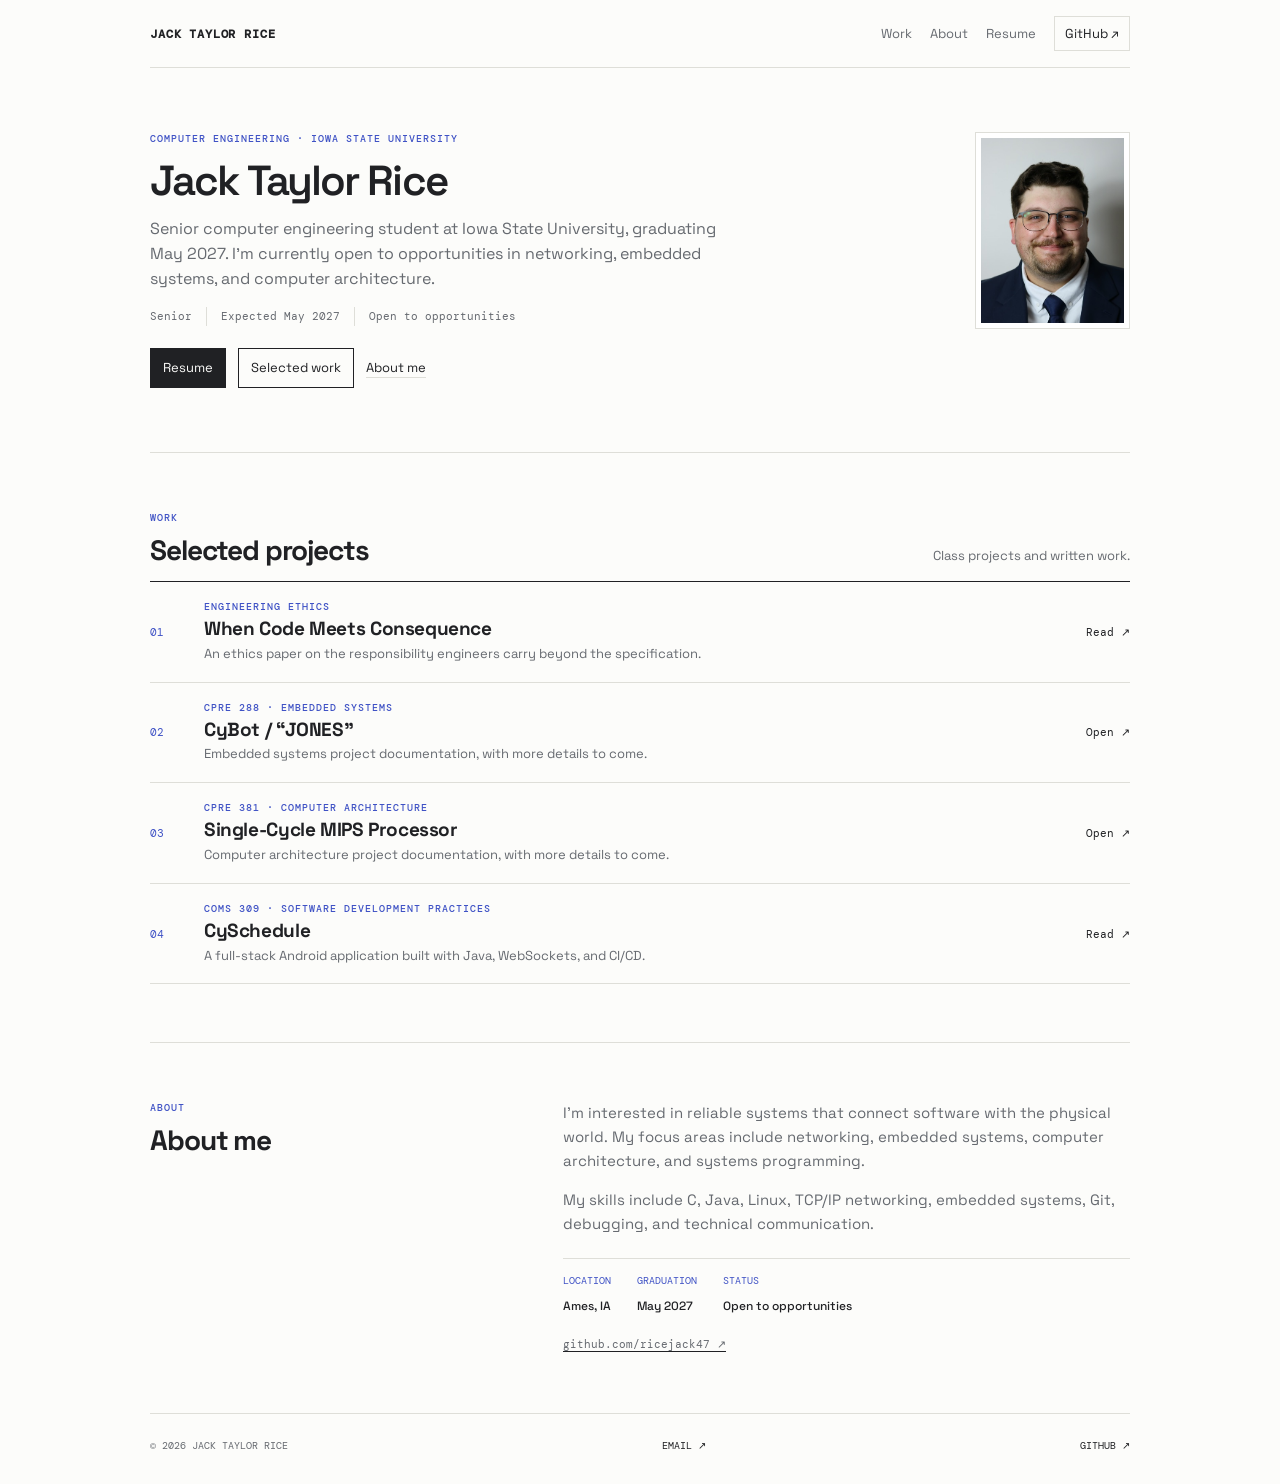
==== commit c59a08d1: "Fix responsive hero and resume PDF layout" ====
--- a/index.html
+++ b/index.html
@@ -1 +1,3 @@
-<!doctype html><html lang="en"><head><meta charset="utf-8"><meta name="viewport" content="width=device-width,initial-scale=1"><meta name="description" content="Jack Taylor Rice — computer engineering portfolio"><title>Jack Taylor Rice / Portfolio</title><link rel="preconnect" href="https://fonts.googleapis.com"><link rel="preconnect" href="https://fonts.gstatic.com" crossorigin><link href="https://fonts.googleapis.com/css2?family=DM+Mono:wght@400;500&family=Space+Grotesk:wght@400;500;600;700&display=swap" rel="stylesheet"><link rel="stylesheet" href="styles.css"><link rel="stylesheet" href="home.css"></head><body><nav class="nav shell"><a class="brand" href="index.html">JACK TAYLOR RICE</a><div class="nav-links"><a href="#work">Work</a><a href="#about">About</a><a href="resume.html">Resume</a><a class="nav-cta" href="https://github.com/ricejack47" target="_blank" rel="noreferrer">GitHub ↗</a></div></nav><main><section class="hero shell"><div><p class="eyebrow">COMPUTER ENGINEERING · IOWA STATE UNIVERSITY</p><h1>Jack Taylor Rice</h1><p class="hero-copy">Senior computer engineering student at Iowa State University, graduating May 2027. I’m currently open to opportunities in networking, embedded systems, and computer architecture.</p><div class="hero-status"><span>Senior</span><span>Expected May 2027</span><span>Open to opportunities</span></div><div class="hero-actions"><a class="button button-primary" href="resume.html">Resume</a><a class="button" href="#work">Selected work</a><a class="text-link" href="#about">About me</a></div></div><div class="headshot-frame"><img class="headshot" src="assets/headshot.jpg" alt="Professional headshot of Jack Taylor Rice"></div></section><section id="work" class="work shell section-pad"><div class="section-head"><div><p class="kicker">WORK</p><h2>Selected projects</h2></div><p class="section-note">Class projects and written work.</p></div><div class="project-grid"><a class="project-card" href="project-ethics.html"><div class="card-number">01</div><div class="card-content"><p class="tag">ENGINEERING ETHICS</p><h3>When Code Meets Consequence</h3><p>An ethics paper on the responsibility engineers carry beyond the specification.</p></div><span class="card-link">Read ↗</span></a><a class="project-card" href="project-embedded.html"><div class="card-number">02</div><div class="card-content"><p class="tag">CPRE 288 · EMBEDDED SYSTEMS</p><h3>CyBot / “JONES”</h3><p>Embedded systems project documentation, with more details to come.</p></div><span class="card-link">Open ↗</span></a><a class="project-card" href="project-architecture.html"><div class="card-number">03</div><div class="card-content"><p class="tag">CPRE 381 · COMPUTER ARCHITECTURE</p><h3>Single-Cycle MIPS Processor</h3><p>Computer architecture project documentation, with more details to come.</p></div><span class="card-link">Open ↗</span></a><a class="project-card" href="project-coms3090.html"><div class="card-number">04</div><div class="card-content"><p class="tag">COMS 309 · SOFTWARE DEVELOPMENT PRACTICES</p><h3>CySchedule</h3><p>A full-stack Android application built with Java, WebSockets, and CI/CD.</p></div><span class="card-link">Read ↗</span></a></div></section><section id="about" class="about shell section-pad"><div class="about-grid"><div><p class="kicker">ABOUT</p><h2>About me</h2></div><div class="about-copy"><p>I’m interested in reliable systems that connect software with the physical world. My focus areas include networking, embedded systems, computer architecture, and systems programming.</p><p>My skills include C, Java, Linux, TCP/IP networking, embedded systems, Git, debugging, and technical communication.</p><div class="facts"><div><small>LOCATION</small><strong>Ames, IA</strong></div><div><small>GRADUATION</small><strong>May 2027</strong></div><div><small>STATUS</small><strong>Open to opportunities</strong></div></div><a class="github-link" href="https://github.com/ricejack47" target="_blank" rel="noreferrer">github.com/ricejack47 ↗</a></div></div></section></main><footer class="footer shell"><span>© 2026 JACK TAYLOR RICE</span><a href="mailto:jack@example.com">EMAIL ↗</a><a href="https://github.com/ricejack47" target="_blank" rel="noreferrer">GITHUB ↗</a></footer></body></html>
+<!doctype html><html lang="en"><head><meta charset="utf-8"><meta name="viewport" content="width=device-width,initial-scale=1"><meta name="description" content="Jack Taylor Rice — computer engineering portfolio"><title>Jack Taylor Rice / Portfolio</title><link rel="preconnect" href="https://fonts.googleapis.com"><link rel="preconnect" href="https://fonts.gstatic.com" crossorigin><link href="https://fonts.googleapis.com/css2?family=DM+Mono:wght@400;500&family=Space+Grotesk:wght@400;500;600;700&display=swap" rel="stylesheet"><link rel="stylesheet" href="styles.css?v=layout-2"><link rel="stylesheet" href="home.css?v=layout-2"></head><body><nav class="nav shell"><a class="brand" href="index.html">JACK TAYLOR RICE</a><div class="nav-links"><a href="#work">Work</a><a href="#about">About</a><a href="resume.html">Resume</a><a class="nav-cta" href="https://github.com/ricejack47" target="_blank" rel="noreferrer">GitHub ↗</a></div></nav><main><section class="hero shell"><div><p class="eyebrow">COMPUTER ENGINEERING · IOWA STATE UNIVERSITY</p><h1>Jack Taylor Rice</h1><p class="hero-copy">Senior computer engineering student at Iowa State University, graduating May 2027. I’m currently open to opportunities in networking, embedded systems, and computer architecture.</p><div class="hero-status"><span>Senior</span><span>Expected May 2027</span><span>Open to opportunities</span></div><div class="hero-actions"><a class="button button-primary" href="resume.html">Resume</a><a class="button" href="#work">Selected work</a><a class="text-link" href="#about">About me</a></div></div><div class="headshot-frame"><img class="headshot" src="assets/headshot.jpg" alt="Professional headshot of Jack Taylor Rice"></div></section><section id="work" class="work shell section-pad"><div class="section-head"><div><p class="kicker">WORK</p><h2>Selected projects</h2></div><p class="section-note">Class projects and written work.</p></div><div class="project-grid"><a class="project-card" href="project-ethics.html"><div class="card-number">01</div><div class="card-content"><p class="tag">ENGINEERING ETHICS</p><h3>When Code Meets Consequence</h3><p>An ethics paper on the responsibility engineers carry beyond the specification.</p></div><span class="card-link">Read ↗</span></a><a class="project-card" href="project-embedded.html"><div class="card-number">02</div><div class="card-content"><p class="tag">CPRE 288 · EMBEDDED SYSTEMS</p><h3>CyBot / “JONES”</h3><p>Embedded systems project documentation, with more details to come.</p></div><span class="card-link">Open ↗</span></a><a class="project-card" href="project-architecture.html"><div class="card-number">03</div><div class="card-content"><p class="tag">CPRE 381 · COMPUTER ARCHITECTURE</p><h3>Single-Cycle MIPS Processor</h3><p>Computer architecture project documentation, with more details to come.</p></div><span class="card-link">Open ↗</span></a><a class="project-card" href="project-coms3090.html"><div class="card-number">04</div><div class="card-content"><p class="tag">COMS 309 · SOFTWARE DEVELOPMENT PRACTICES</p><h3>CySchedule</h3><p>A full-stack Android application built with Java, WebSockets, and CI/CD.</p></div><span class="card-link">Read ↗</span></a></div></section><section id="about" class="about shell section-pad"><div class="about-grid"><div><p class="kicker">ABOUT</p><h2>About me</h2></div><div class="about-copy"><p>I’m interested in reliable systems that connect software with the physical world. My focus areas include networking, embedded systems, computer architecture, and systems programming.</p><p>My skills include C, Java, Linux, TCP/IP networking, embedded systems, Git, debugging, and technical communication.</p><div class="facts"><div><small>LOCATION</small><strong>Ames, IA</strong></div><div><small>GRADUATION</small><strong>May 2027</strong></div><div><small>STATUS</small><strong>Open to opportunities</strong></div></div><a class="github-link" href="https://github.com/ricejack47" target="_blank" rel="noreferrer">github.com/ricejack47 ↗</a></div></div></section></main><footer class="footer shell"><span>© 2026 JACK TAYLOR RICE</span><a href="mailto:jack@example.com">EMAIL ↗</a><a href="https://github.com/ricejack47" target="_blank" rel="noreferrer">GITHUB ↗</a></footer></body></html>
+
+
--- a/home.css
+++ b/home.css
@@ -1,2 +1,3 @@
-.hero h1{font-size:42px}.hero-status{font:11px/1.7 var(--mono);color:var(--muted)}.hero .headshot-frame{width:155px;justify-self:end}
-@media(max-width:700px){.nav{height:auto;padding:12px 0;align-items:flex-start;flex-wrap:wrap}.nav-links{display:flex;width:100%;justify-content:space-between;padding-top:10px;gap:8px}.nav-links a:not(.nav-cta){display:block}.nav-cta{padding:5px 7px}.hero h1{font-size:34px}.hero-status{display:block;margin:0 0 20px}.hero-status span{display:inline}.hero-status span:not(:last-child):after{content:' · ';margin:0;color:var(--muted)}.hero .headshot-frame{width:105px;justify-self:end}}
+/* Home-page safeguards: keep all text together and the portrait compact. */
+.hero{display:flex!important;align-items:flex-start!important;gap:48px!important;padding:64px 0!important}.hero>div:first-child{flex:1 1 auto;min-width:0}.hero h1{font-size:42px!important}.hero-copy{width:auto!important;max-width:600px!important;margin:0 0 16px!important}.hero-status{display:flex!important;flex-wrap:wrap;align-items:center;gap:0!important;margin:0 0 22px!important;font:11px/1.7 var(--mono);color:var(--muted)}.hero-status span{display:inline-block;padding:0 14px}.hero-status span:first-child{padding-left:0}.hero-status span+span{border-left:1px solid var(--line)}.hero-status span:not(:last-child):after{content:none!important}.hero-actions{margin:0!important}.hero .headshot-frame{display:block!important;position:static!important;flex:0 0 155px!important;width:155px!important;margin:0!important;align-self:flex-start!important;justify-self:auto!important}.hero .headshot{width:100%!important;height:185px!important;object-fit:cover!important;object-position:center top!important}
+@media(max-width:700px){.nav{height:auto;padding:12px 0;align-items:flex-start;flex-wrap:wrap}.nav-links{display:flex;width:100%;justify-content:space-between;padding-top:10px;gap:8px}.nav-links a:not(.nav-cta){display:block}.nav-cta{padding:5px 7px}.hero{display:grid!important;grid-template-columns:minmax(0,1fr) 105px!important;gap:20px!important;padding:42px 0!important}.hero h1{font-size:34px!important}.hero-copy{font-size:14px}.hero-status{display:block!important;margin:0 0 20px!important}.hero-status span{display:inline!important;padding:0!important}.hero-status span+span{border-left:0}.hero-status span:not(:last-child):after{content:' · '!important;margin:0 4px!important}.hero .headshot-frame{width:105px!important;flex-basis:105px!important}.hero .headshot{height:130px!important}}
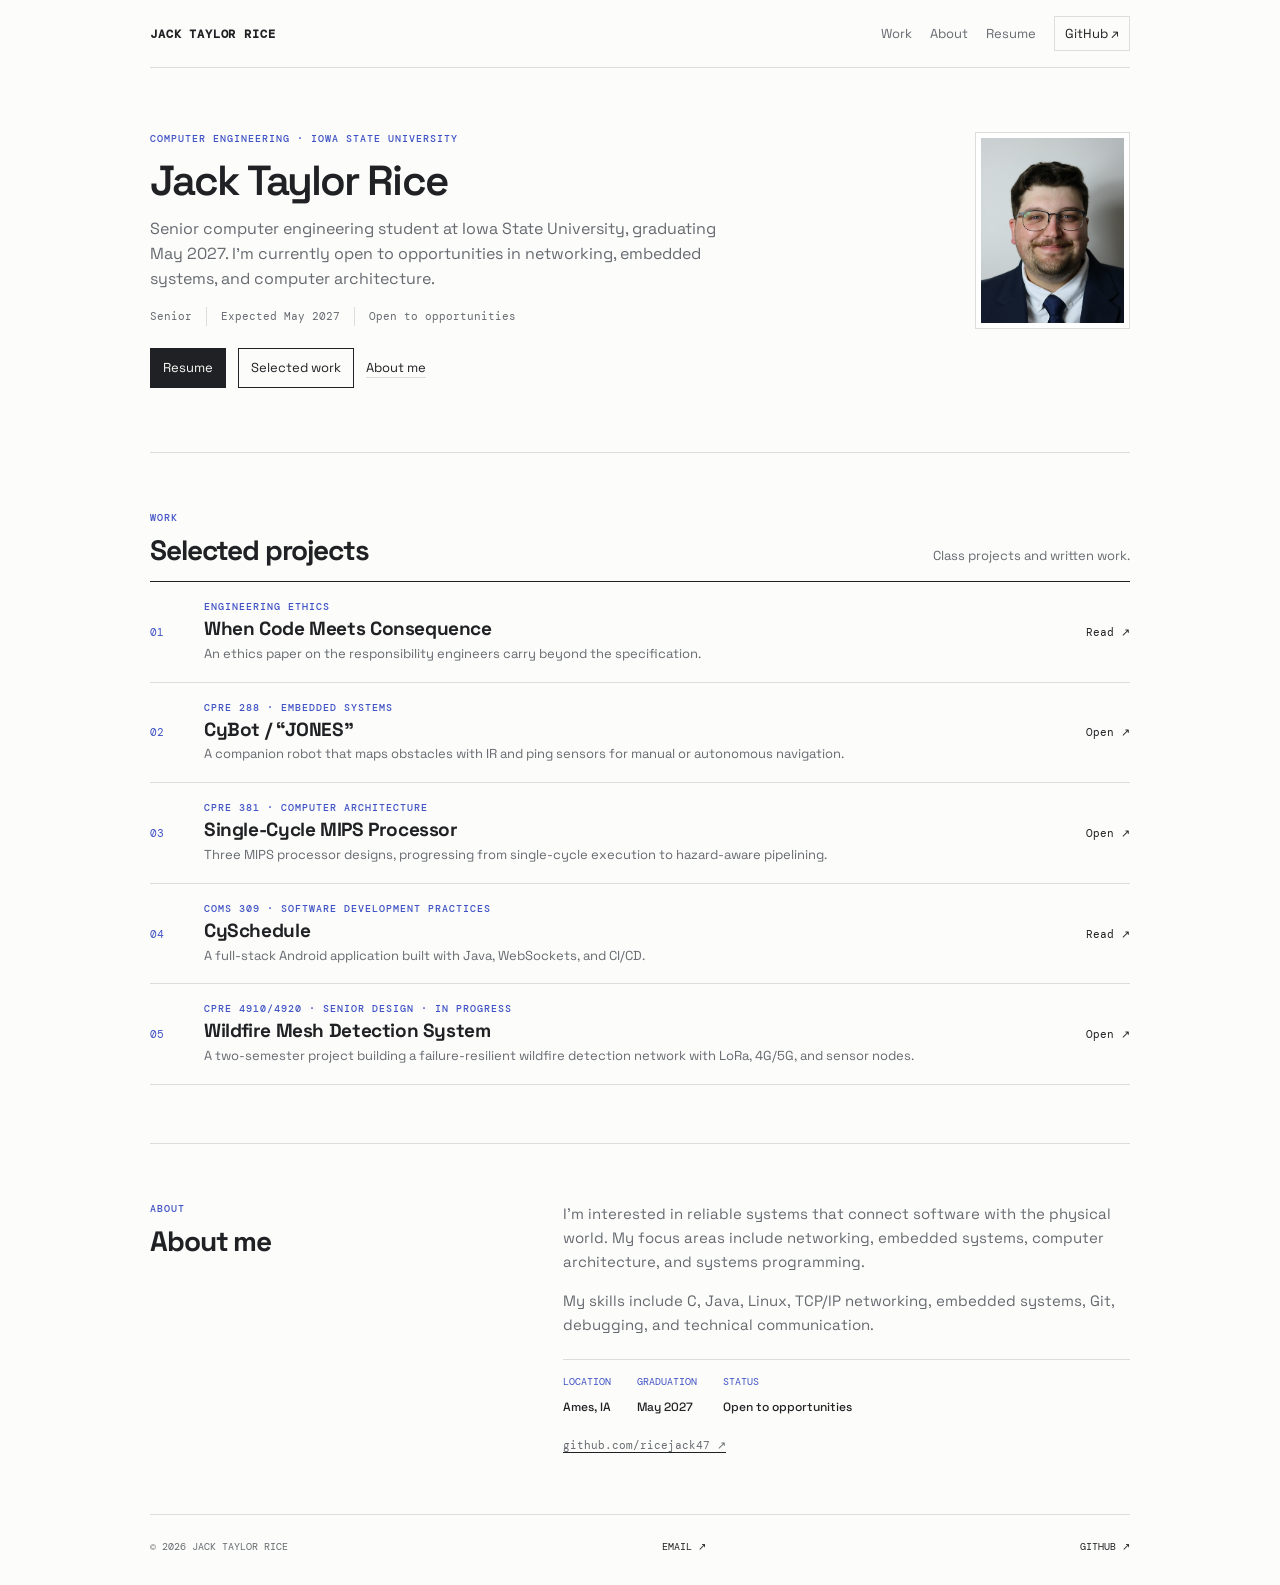
==== commit 0c2b84bc: "Added senior design project page" ====
--- a/index.html
+++ b/index.html
@@ -1,3 +1,49 @@
-<!doctype html><html lang="en"><head><meta charset="utf-8"><meta name="viewport" content="width=device-width,initial-scale=1"><meta name="description" content="Jack Taylor Rice — computer engineering portfolio"><title>Jack Taylor Rice / Portfolio</title><link rel="preconnect" href="https://fonts.googleapis.com"><link rel="preconnect" href="https://fonts.gstatic.com" crossorigin><link href="https://fonts.googleapis.com/css2?family=DM+Mono:wght@400;500&family=Space+Grotesk:wght@400;500;600;700&display=swap" rel="stylesheet"><link rel="stylesheet" href="styles.css?v=layout-2"><link rel="stylesheet" href="home.css?v=layout-2"></head><body><nav class="nav shell"><a class="brand" href="index.html">JACK TAYLOR RICE</a><div class="nav-links"><a href="#work">Work</a><a href="#about">About</a><a href="resume.html">Resume</a><a class="nav-cta" href="https://github.com/ricejack47" target="_blank" rel="noreferrer">GitHub ↗</a></div></nav><main><section class="hero shell"><div><p class="eyebrow">COMPUTER ENGINEERING · IOWA STATE UNIVERSITY</p><h1>Jack Taylor Rice</h1><p class="hero-copy">Senior computer engineering student at Iowa State University, graduating May 2027. I’m currently open to opportunities in networking, embedded systems, and computer architecture.</p><div class="hero-status"><span>Senior</span><span>Expected May 2027</span><span>Open to opportunities</span></div><div class="hero-actions"><a class="button button-primary" href="resume.html">Resume</a><a class="button" href="#work">Selected work</a><a class="text-link" href="#about">About me</a></div></div><div class="headshot-frame"><img class="headshot" src="assets/headshot.jpg" alt="Professional headshot of Jack Taylor Rice"></div></section><section id="work" class="work shell section-pad"><div class="section-head"><div><p class="kicker">WORK</p><h2>Selected projects</h2></div><p class="section-note">Class projects and written work.</p></div><div class="project-grid"><a class="project-card" href="project-ethics.html"><div class="card-number">01</div><div class="card-content"><p class="tag">ENGINEERING ETHICS</p><h3>When Code Meets Consequence</h3><p>An ethics paper on the responsibility engineers carry beyond the specification.</p></div><span class="card-link">Read ↗</span></a><a class="project-card" href="project-embedded.html"><div class="card-number">02</div><div class="card-content"><p class="tag">CPRE 288 · EMBEDDED SYSTEMS</p><h3>CyBot / “JONES”</h3><p>Embedded systems project documentation, with more details to come.</p></div><span class="card-link">Open ↗</span></a><a class="project-card" href="project-architecture.html"><div class="card-number">03</div><div class="card-content"><p class="tag">CPRE 381 · COMPUTER ARCHITECTURE</p><h3>Single-Cycle MIPS Processor</h3><p>Computer architecture project documentation, with more details to come.</p></div><span class="card-link">Open ↗</span></a><a class="project-card" href="project-coms3090.html"><div class="card-number">04</div><div class="card-content"><p class="tag">COMS 309 · SOFTWARE DEVELOPMENT PRACTICES</p><h3>CySchedule</h3><p>A full-stack Android application built with Java, WebSockets, and CI/CD.</p></div><span class="card-link">Read ↗</span></a></div></section><section id="about" class="about shell section-pad"><div class="about-grid"><div><p class="kicker">ABOUT</p><h2>About me</h2></div><div class="about-copy"><p>I’m interested in reliable systems that connect software with the physical world. My focus areas include networking, embedded systems, computer architecture, and systems programming.</p><p>My skills include C, Java, Linux, TCP/IP networking, embedded systems, Git, debugging, and technical communication.</p><div class="facts"><div><small>LOCATION</small><strong>Ames, IA</strong></div><div><small>GRADUATION</small><strong>May 2027</strong></div><div><small>STATUS</small><strong>Open to opportunities</strong></div></div><a class="github-link" href="https://github.com/ricejack47" target="_blank" rel="noreferrer">github.com/ricejack47 ↗</a></div></div></section></main><footer class="footer shell"><span>© 2026 JACK TAYLOR RICE</span><a href="mailto:jack@example.com">EMAIL ↗</a><a href="https://github.com/ricejack47" target="_blank" rel="noreferrer">GITHUB ↗</a></footer></body></html>
-
-
+<!doctype html>
+<html lang="en">
+<head>
+  <meta charset="utf-8">
+  <meta name="viewport" content="width=device-width,initial-scale=1">
+  <meta name="description" content="Jack Taylor Rice — computer engineering portfolio">
+  <title>Jack Taylor Rice / Portfolio</title>
+  <link rel="preconnect" href="https://fonts.googleapis.com">
+  <link rel="preconnect" href="https://fonts.gstatic.com" crossorigin>
+  <link href="https://fonts.googleapis.com/css2?family=DM+Mono:wght@400;500&family=Space+Grotesk:wght@400;500;600;700&display=swap" rel="stylesheet">
+  <link rel="stylesheet" href="styles.css?v=layout-2">
+  <link rel="stylesheet" href="home.css?v=layout-2">
+</head>
+<body>
+  <nav class="nav shell">
+    <a class="brand" href="index.html">JACK TAYLOR RICE</a>
+    <div class="nav-links"><a href="#work">Work</a><a href="#about">About</a><a href="resume.html">Resume</a><a class="nav-cta" href="https://github.com/ricejack47" target="_blank" rel="noreferrer">GitHub ↗</a></div>
+  </nav>
+  <main>
+    <section class="hero shell">
+      <div>
+        <p class="eyebrow">COMPUTER ENGINEERING · IOWA STATE UNIVERSITY</p>
+        <h1>Jack Taylor Rice</h1>
+        <p class="hero-copy">Senior computer engineering student at Iowa State University, graduating May 2027. I’m currently open to opportunities in networking, embedded systems, and computer architecture.</p>
+        <div class="hero-status"><span>Senior</span><span>Expected May 2027</span><span>Open to opportunities</span></div>
+        <div class="hero-actions"><a class="button button-primary" href="resume.html">Resume</a><a class="button" href="#work">Selected work</a><a class="text-link" href="#about">About me</a></div>
+      </div>
+      <div class="headshot-frame"><img class="headshot" src="assets/headshot.jpg" alt="Professional headshot of Jack Taylor Rice"></div>
+    </section>
+    <section id="work" class="work shell section-pad">
+      <div class="section-head"><div><p class="kicker">WORK</p><h2>Selected projects</h2></div><p class="section-note">Class projects and written work.</p></div>
+      <div class="project-grid">
+        <a class="project-card" href="project-ethics.html"><div class="card-number">01</div><div class="card-content"><p class="tag">ENGINEERING ETHICS</p><h3>When Code Meets Consequence</h3><p>An ethics paper on the responsibility engineers carry beyond the specification.</p></div><span class="card-link">Read ↗</span></a>
+        <a class="project-card" href="project-embedded.html"><div class="card-number">02</div><div class="card-content"><p class="tag">CPRE 288 · EMBEDDED SYSTEMS</p><h3>CyBot / “JONES”</h3><p>A companion robot that maps obstacles with IR and ping sensors for manual or autonomous navigation.</p></div><span class="card-link">Open ↗</span></a>
+        <a class="project-card" href="project-architecture.html"><div class="card-number">03</div><div class="card-content"><p class="tag">CPRE 381 · COMPUTER ARCHITECTURE</p><h3>Single-Cycle MIPS Processor</h3><p>Three MIPS processor designs, progressing from single-cycle execution to hazard-aware pipelining.</p></div><span class="card-link">Open ↗</span></a>
+        <a class="project-card" href="project-coms3090.html"><div class="card-number">04</div><div class="card-content"><p class="tag">COMS 309 · SOFTWARE DEVELOPMENT PRACTICES</p><h3>CySchedule</h3><p>A full-stack Android application built with Java, WebSockets, and CI/CD.</p></div><span class="card-link">Read ↗</span></a>
+        <a class="project-card" href="project-senior-design.html"><div class="card-number">05</div><div class="card-content"><p class="tag">CPRE 4910/4920 · SENIOR DESIGN · IN PROGRESS</p><h3>Wildfire Mesh Detection System</h3><p>A two-semester project building a failure-resilient wildfire detection network with LoRa, 4G/5G, and sensor nodes.</p></div><span class="card-link">Open ↗</span></a>
+      </div>
+    </section>
+    <section id="about" class="about shell section-pad">
+      <div class="about-grid">
+        <div><p class="kicker">ABOUT</p><h2>About me</h2></div>
+        <div class="about-copy"><p>I’m interested in reliable systems that connect software with the physical world. My focus areas include networking, embedded systems, computer architecture, and systems programming.</p><p>My skills include C, Java, Linux, TCP/IP networking, embedded systems, Git, debugging, and technical communication.</p><div class="facts"><div><small>LOCATION</small><strong>Ames, IA</strong></div><div><small>GRADUATION</small><strong>May 2027</strong></div><div><small>STATUS</small><strong>Open to opportunities</strong></div></div><a class="github-link" href="https://github.com/ricejack47" target="_blank" rel="noreferrer">github.com/ricejack47 ↗</a></div>
+      </div>
+    </section>
+  </main>
+  <footer class="footer shell"><span>© 2026 JACK TAYLOR RICE</span><a href="mailto:jack@example.com">EMAIL ↗</a><a href="https://github.com/ricejack47" target="_blank" rel="noreferrer">GITHUB ↗</a></footer>
+</body>
+</html>
